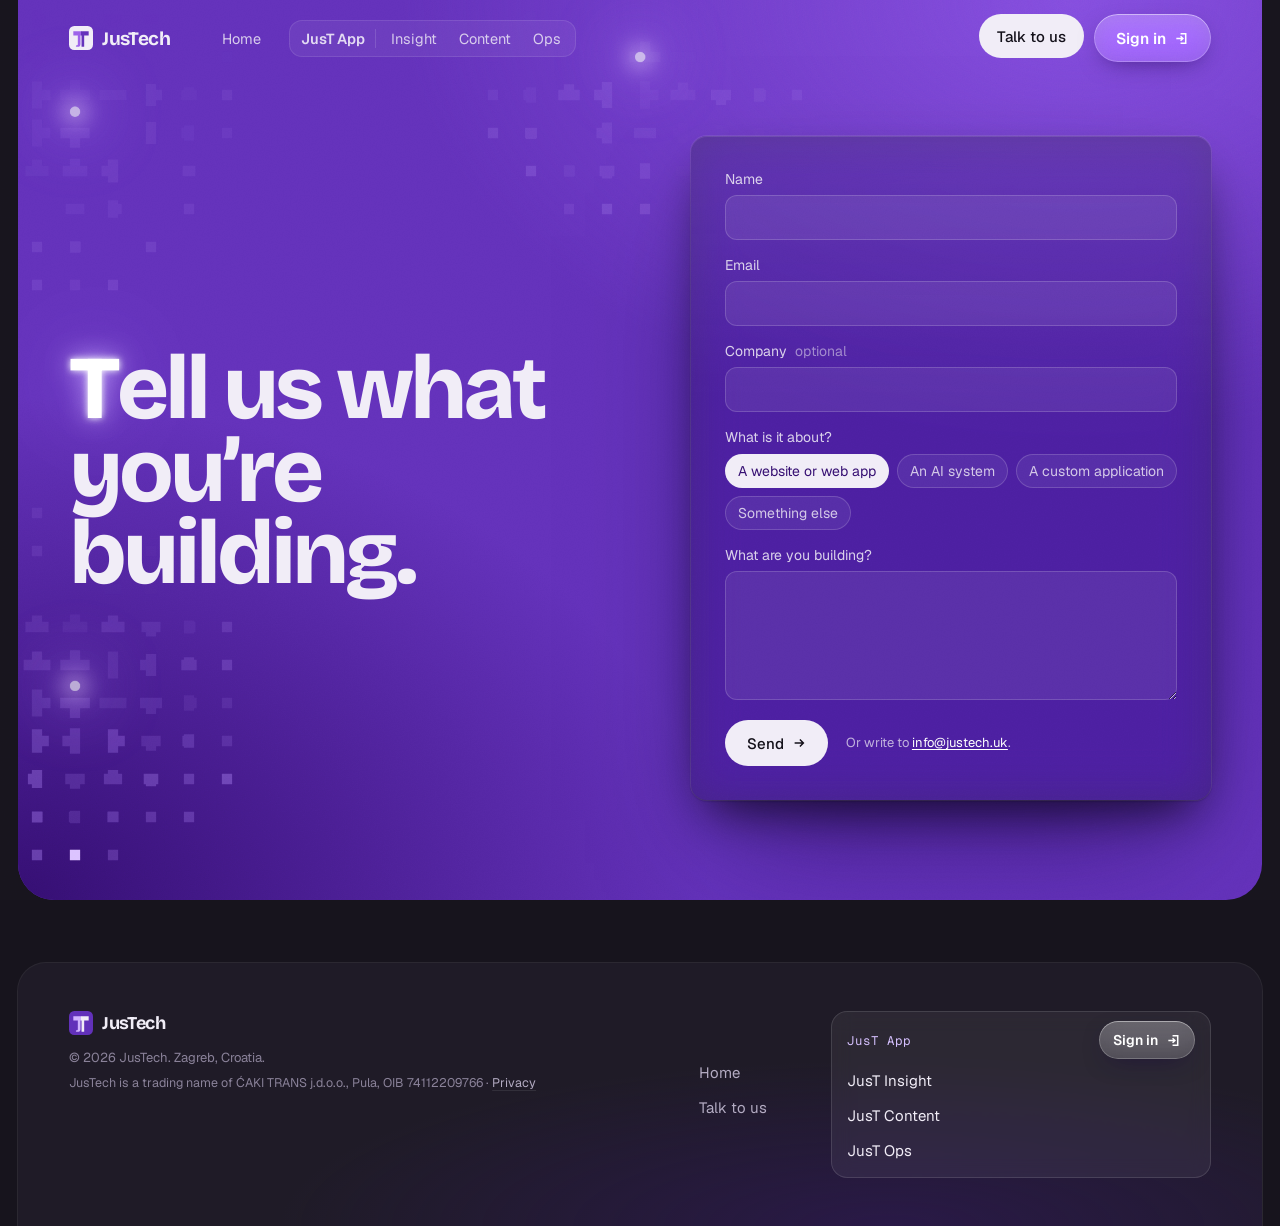
==== contact/index.html @ 4d27bf3f "Privacy page with Erik's approved text and the footer's legal line on every page; brand names marked" ====
<!doctype html>
<html lang="en" class="js">
<head>
<meta charset="utf-8">
<meta name="viewport" content="width=device-width, initial-scale=1">
<title>Talk to us · JusTech</title>
<meta name="description" content="Tell us what you’re building.">
<link rel="canonical" href="https://justech.uk/contact/">
<meta name="theme-color" content="#17141d">
<meta property="og:type" content="website">
<meta property="og:site_name" content="JusTech">
<meta property="og:title" content="Talk to us · JusTech">
<meta property="og:description" content="Tell us what you’re building.">
<meta property="og:url" content="https://justech.uk/contact/">
<meta property="og:image" content="https://justech.uk/og.png">
<meta property="og:image:width" content="1200">
<meta property="og:image:height" content="630">
<meta property="og:image:alt" content="JusTech. Done the right way, for your business.">
<meta name="twitter:card" content="summary_large_image">
<meta name="color-scheme" content="dark">
<link rel="icon" href="../favicon.svg" type="image/svg+xml">
<link rel="preload" href="../assets/system/fonts/BricolageGrotesque-Variable.woff2?v=27f3e66b2e59" as="font" type="font/woff2" crossorigin>
<link rel="preload" href="../assets/system/fonts/Geist-Variable.woff2?v=27f3e66b2e59" as="font" type="font/woff2" crossorigin>
<link rel="stylesheet" href="../assets/system/tokens.css?v=27f3e66b2e59">
<link rel="stylesheet" href="../assets/system/components.css?v=27f3e66b2e59">
<link rel="stylesheet" href="../assets/site/site.css?v=27f3e66b2e59">
<script defer src="/jt.js?v=d48cfc5d" data-key="pk_live_justech_4f002f3f" data-endpoint="/api/e"></script>
</head>
<body class="grain">
<svg width="0" height="0" style="position:absolute" aria-hidden="true"><defs>
  <symbol id="mark-on-violet" viewBox="0 0 100 100"><rect width="100" height="100" rx="22" fill="#f1edf7"/><g transform="matrix(-1 0 0 1 100 0)"><path d="M49 22h33v18H63.25V76c0 3 1.5 5 4 5c1 0 2-.3 3-.7l1 5c-1.5 1-3.5 1.5-5.5 1.5C55.25 86.8 52.25 83 52.25 76V40H49z" fill="oklch(0.62 0.2 300)"/><path d="M18 22h32v18H47.75V86.8H36.75V40H18z" fill="oklch(0.46 0.2 293)"/></g></symbol>
  <symbol id="mark" viewBox="0 0 100 100"><rect width="100" height="100" rx="22" fill="oklch(0.46 0.2 293)"/><g transform="matrix(-1 0 0 1 100 0)"><path d="M49 22h33v18H63.25V76c0 3 1.5 5 4 5c1 0 2-.3 3-.7l1 5c-1.5 1-3.5 1.5-5.5 1.5C55.25 86.8 52.25 83 52.25 76V40H49z" fill="oklch(0.82 0.12 300)"/><path d="M18 22h32v18H47.75V86.8H36.75V40H18z" fill="#f1edf7"/></g></symbol>
</defs></svg>

<header class="ctop field-violet" data-ignite data-j3>
  <canvas aria-hidden="true"></canvas>
  <nav class="hnav" aria-label="Main">
    <a translate="no" class="brand" href="../"><svg class="mark" aria-hidden="true"><use href="#mark-on-violet"/></svg><span translate="no">JusTech</span></a>
    <div class="links"><a href="../">Home</a>
      <div class="suite" role="group" aria-label="JusT App"><span translate="no" class="sl">JusT App</span><a href="../insight/">Insight</a><a href="../content/">Content</a><a href="../ops/">Ops</a></div></div>
    <div class="acts"><a class="btn b-light" href="../contact/" aria-current="page">Talk to us</a><a class="btn b-glass" href="https://app.justech.uk">Sign in <svg viewBox="0 0 16 16"><path d="M7 3H12.5v10H7M2.5 8h7M7 5.5 9.5 8 7 10.5"/></svg></a></div>
  </nav>
  <div class="cin">
    <h1 class="display"><span class="ch T" style="--k:0">T</span><span class="ch" style="--k:1">ell</span> <span class="ch" style="--k:2">us</span> <span class="ch" style="--k:3">what</span> <span class="ch" style="--k:4">you’re</span> <span class="ch" style="--k:5">building.</span></h1>
    <form class="cform glass-panel" id="form" novalidate>
      <label><span>Name</span><input name="name" autocomplete="name" required></label>
      <label><span>Email</span><input name="email" type="email" autocomplete="email" required></label>
      <label><span>Company <i>optional</i></span><input name="company" autocomplete="organization"></label>
      <fieldset class="topic"><legend>What is it about?</legend>
        <label><input type="radio" name="topic" value="A website or web application" checked><span>A website or web app</span></label>
        <label><input type="radio" name="topic" value="An AI system"><span>An AI system</span></label>
        <label><input type="radio" name="topic" value="A custom application"><span>A custom application</span></label>
        <label><input type="radio" name="topic" value="Something else"><span>Something else</span></label></fieldset>
      <label><span>What are you building?</span><textarea name="what" rows="5" required></textarea></label>
      <label class="hp" aria-hidden="true">Website <input name="website" tabindex="-1" autocomplete="off"></label>
      <div class="send"><button class="btn b-light" type="submit" id="talk">Send <svg viewBox="0 0 16 16"><path d="M3 8h10M9 4l4 4-4 4"/></svg></button>
        <p class="note" id="note" aria-live="polite">Or write to <a href="mailto:info@justech.uk">info@justech.uk</a>.</p></div>
    </form>
    <div class="cform glass-panel sent" id="sent" hidden tabindex="-1"><h2>Thank you.</h2><p>Your message is with us. We will answer from info@justech.uk.</p></div>
  </div>
  <i class="drop" aria-hidden="true"></i>
</header>

<footer class="foot field-dark">
  <canvas aria-hidden="true"></canvas>
  <div class="fme"><a translate="no" class="brand" href="../"><svg class="mark" aria-hidden="true"><use href="#mark"/></svg><span translate="no">JusTech</span></a>
    <span class="copy">© 2026 <span translate="no">JusTech</span>. Zagreb, Croatia.</span>
    <span class="legal-line"><span translate="no">JusTech</span> is a trading name of <span translate="no">ĆAKI TRANS j.d.o.o.</span>, Pula, OIB 74112209766 · <a href="../privacy/">Privacy</a></span></div>
  <nav class="fco" aria-label="JusTech"><a href="../">Home</a><a href="../contact/">Talk to us</a></nav>
  <div class="fapp" role="group" aria-labelledby="fapp-k"><p class="fk"><span id="fapp-k"><span translate="no">JusT App</span></span><a class="btn b-glass si" href="https://app.justech.uk">Sign in <svg viewBox="0 0 16 16"><path d="M7 3H12.5v10H7M2.5 8h7M7 5.5 9.5 8 7 10.5"/></svg></a></p>
    <nav aria-label="JusT App"><a href="../insight/"><span translate="no">JusT Insight</span></a><a href="../content/"><span translate="no">JusT Content</span></a><a href="../ops/"><span translate="no">JusT Ops</span></a></nav></div>
</footer>
<script type="module" src="../assets/site/contact.js?v=27f3e66b2e59"></script>
</body>
</html>
---- assets/system/tokens.css ----
/* JusTech design system: the tokens. Everything a page or a product screen needs to look like JusTech, in one file.
   Fonts are SIL OFL and self-hosted (licences beside the files); nothing loads from a third party.
   Ground: violet-grey (Erik's pick, round 8). `data-ground="black"` keeps round 7's black for comparison. */
@font-face { font-family: 'Geist'; src: url(fonts/Geist-Variable.woff2?v=27f3e66b2e59) format('woff2'); font-weight: 100 900; font-display: swap; }
@font-face { font-family: 'Geist Mono'; src: url(fonts/GeistMono-Variable.woff2?v=27f3e66b2e59) format('woff2'); font-weight: 100 900; font-display: swap; }
@font-face { font-family: 'Bricolage Grotesque'; src: url(fonts/BricolageGrotesque-Variable.woff2?v=27f3e66b2e59) format('woff2'); font-weight: 200 800; font-stretch: 75% 100%; font-display: swap; }
@font-face { font-family: 'Instrument Serif'; src: url(fonts/InstrumentSerif-Italic.woff2?v=27f3e66b2e59) format('woff2'); font-style: italic; font-weight: 400; font-display: swap; }

:root {
  /* ground: three steps of violet-grey, the page, a panel, a raised panel */
  --bg: #17141d; --bg-2: #1f1b27; --bg-3: #29243298;
  /* text on the ground */
  --text: #f1edf7; --text-2: #b3abc2; --text-3: #8a8299;
  /* the violet field (hero, close), its depth, the network's ink, and lilac: the light */
  --violet: oklch(0.46 0.2 293); --violet-hi: oklch(0.56 0.21 296); --violet-deep: oklch(0.30 0.15 292);
  --violet-mid: oklch(0.62 0.17 298); --lilac: oklch(0.85 0.09 300); --lilac-hot: oklch(0.86 0.1 300);
  /* signal colours: light that moves. Lilac is the T's, white the hubs', orchid comes in from outside */
  --sig-t: oklch(0.86 0.1 300); --sig-hub: #fff; --sig-edge: oklch(0.8 0.14 322);
  --ring: rgba(241,237,247,.09); --ring-2: rgba(241,237,247,.3);
  --ok: oklch(0.76 0.16 150); --warn: oklch(0.82 0.14 78);
  /* type: Bricolage for display (heavy, narrowed), Geist and Geist Mono for everything else */
  --display: 'Bricolage Grotesque', Geist, sans-serif; --sans: Geist, system-ui, sans-serif; --mono: 'Geist Mono', ui-monospace, monospace;
  --serif: 'Instrument Serif', Georgia, serif; /* round 20: glosses and etymology only, always italic */
  --display-axes: 'opsz' 96, 'wdth' 82;
  /* shape and space */
  --r-1: 10px; --r-2: 16px; --r-3: 28px; --r-pill: 99px; --pad: clamp(16px, 4vw, 56px);
  /* motion: one ease for arriving things, one for things that fall */
  --ease: cubic-bezier(.16, 1, .3, 1); --fall: cubic-bezier(.5, 0, .9, .6);
  /* glass: a panel over the field */
  --glass-bg: rgba(30,24,42,.62); --glass-blur: blur(22px) saturate(1.4);
  --glass-shadow: 0 0 0 1px rgba(241,237,247,.1), inset 0 1px 0 rgba(255,255,255,.1), 0 1px 2px rgba(0,0,0,.4), 0 24px 48px -16px rgba(0,0,0,.7), 0 60px 120px -40px rgba(20,0,60,.6);
}
[data-ground=black] { --bg: #09070d; --bg-2: #110e17; --bg-3: #1a1622; --text-3: #7d7590; }
---- assets/system/components.css ----
/* JusTech design system: the shared pieces. Needs tokens.css first. */
* { box-sizing: border-box; }
html { background: var(--bg); transition: background .4s; }
body { margin: 0; font-family: var(--sans); color: var(--text); background: var(--bg); -webkit-font-smoothing: antialiased; overflow-x: hidden; transition: background .4s; }
a { color: inherit; text-decoration: none; }
:focus-visible { outline: 2px solid var(--lilac); outline-offset: 3px; border-radius: 6px; }
canvas { display: block; }
.sr { position: absolute; width: 1px; height: 1px; overflow: hidden; clip-path: inset(50%); white-space: nowrap; }
/* grain over everything: keeps the flat violet from looking printed */
.grain::after { content: ''; position: fixed; inset: 0; pointer-events: none; z-index: 90; opacity: .45; mix-blend-mode: overlay;
  background-image: url("data:image/svg+xml,%3Csvg xmlns='http://www.w3.org/2000/svg' width='180' height='180'%3E%3Cfilter id='n'%3E%3CfeTurbulence type='fractalNoise' baseFrequency='.85' numOctaves='3' stitchTiles='stitch'/%3E%3CfeColorMatrix values='0 0 0 0 1 0 0 0 0 1 0 0 0 0 1 0 0 0 .12 0'/%3E%3C/filter%3E%3Crect width='100%25' height='100%25' filter='url(%23n)'/%3E%3C/svg%3E"); }

/* buttons: light (the one thing to do), ghost (the other) */
.btn { display: inline-flex; align-items: center; gap: 8px; height: 46px; padding: 0 22px; border-radius: var(--r-pill); font-weight: 500; font-size: 15px; white-space: nowrap; transition: transform .2s var(--ease), background .2s, box-shadow .2s; }
.btn:active { transform: scale(.97); }
.btn svg { width: 14px; height: 14px; fill: none; stroke: currentColor; stroke-width: 1.7; }
.b-light { background: var(--text); color: #120f18; } .b-light:hover { background: #fff; }
.b-ghost { box-shadow: inset 0 0 0 1.5px rgba(241,237,247,.35); } .b-ghost:hover { box-shadow: inset 0 0 0 1.5px var(--text); }

/* the violet field: the hero's and the close's ground */
.field-violet { position: relative; isolation: isolate; background: var(--violet); }
.field-violet::before { content: ''; position: absolute; inset: 0; z-index: -2; background: radial-gradient(90% 80% at 85% 0%, var(--violet-hi), transparent 60%), radial-gradient(80% 80% at 0% 100%, var(--violet-deep), transparent 70%); }
.field-violet > canvas, .field-dark > canvas { position: absolute; inset: 0; width: 100%; height: 100%; z-index: -1; }
.field-dark { position: relative; isolation: isolate; background: radial-gradient(70% 90% at 70% 100%, oklch(0.3 0.13 293 / .5), transparent 70%), var(--bg-2); box-shadow: 0 0 0 1px var(--ring); }

/* display type: a word set in Bricolage, heavy and narrowed */
.display { font-family: var(--display); font-weight: 760; line-height: .86; letter-spacing: -0.045em; font-variation-settings: var(--display-axes); white-space: nowrap; }
.display span { display: inline-block; }

/* ignition (ignite.js): the letters rise, the T takes the light first, blooms white, drops a spark into the field,
   and settles to lilac. Mark the box [data-ignite], each letter .ch with --k, the letter that lights .T */
.js [data-ignite] .ch { opacity: 0; transform: translateY(.12em); }
.js [data-ignite].lit-0 .ch { opacity: 1; transform: none; transition: opacity .6s var(--ease), transform .8s var(--ease); transition-delay: calc(var(--k) * 45ms); }
[data-ignite] .T { color: var(--lilac); transition: color .5s ease, text-shadow .9s ease; }
.ignite .T { color: #fff; text-shadow: 0 0 .08em #fff, 0 0 .3em oklch(0.85 0.12 300 / .9), 0 0 .9em oklch(0.7 0.2 298 / .7); }
.settle .T { color: var(--lilac); text-shadow: 0 0 .25em oklch(0.85 0.12 300 / .35); transition: color 1.6s ease, text-shadow 2.4s ease; }
[data-ignite] .ch.glint:not(.T) { text-shadow: 0 0 .18em oklch(0.85 0.12 300 / .75); transition: text-shadow .1s; }
[data-ignite] .ch:not(.T) { transition: opacity .6s var(--ease), transform .8s var(--ease), text-shadow .9s ease; }
[data-ignite] .T.flash { color: #fff; text-shadow: 0 0 .1em #fff, 0 0 .4em oklch(0.85 0.12 300 / .8); transition: color .12s, text-shadow .12s; }
.drop { position: absolute; left: 0; top: 0; width: 6px; height: 6px; margin: -3px 0 0 -3px; border-radius: 50%; background: #fff; box-shadow: 0 0 12px 4px oklch(0.85 0.12 300), 0 0 40px 10px oklch(0.7 0.2 298 / .7); opacity: 0; pointer-events: none; z-index: 2; }
.rise { opacity: 0; transform: translateY(14px); }
.lit .rise { opacity: 1; transform: none; transition: opacity .7s var(--ease), transform .9s var(--ease); transition-delay: calc(var(--i, 0) * 90ms); }

/* glass: a screen floating over the field */
.glass-panel { background: var(--glass-bg); backdrop-filter: var(--glass-blur); -webkit-backdrop-filter: var(--glass-blur); background-image: linear-gradient(180deg, rgba(255,255,255,.06), transparent 40%); box-shadow: var(--glass-shadow); border-radius: var(--r-2); }

@media (prefers-reduced-motion: reduce) {
  .rise, [data-ignite] .ch, [data-ignite] .T { transition: none !important; }
}
---- assets/site/site.css ----
/* JusTech landing and product pages, round 9: the sections Erik kept, put together. Built on the design system in
   ../../landing-r8-2026-10-28/system (tokens, components, T-field, ignition, figures); this file only lays out the
   page. Section styles come from rounds 7 and 8 unchanged, except where noted. */
html { scroll-behavior: smooth; scroll-padding-top: 20px; }
@media (prefers-reduced-motion: reduce) { html { scroll-behavior: auto; } }
.mark { display: block; flex: none; }
.brand { display: flex; align-items: center; gap: 9px; font-family: var(--display); font-weight: 700; font-size: 19px; letter-spacing: -0.03em; }
.brand .mark { width: 24px; height: 24px; }
.hnav .links a[aria-current] { opacity: 1; box-shadow: 0 1.5px 0 var(--lilac); }
.sec { padding: clamp(80px, 12vh, 140px) 0 0; }
.sec-head { padding: 0 var(--pad); max-width: 1240px; margin: 0 auto 30px; }
.sec-head .k { font-family: var(--mono); font-size: 12.5px; color: var(--lilac); letter-spacing: .02em; }
.sec-head h2 { margin: 10px 0 0; font-family: var(--display); font-weight: 700; font-size: clamp(34px, 4.6vw, 64px); line-height: 1.02; letter-spacing: -0.04em; max-width: 16ch; font-variation-settings: 'wdth' 86; text-wrap: balance; }
.sec-head p { margin: 16px 0 0; max-width: 560px; color: var(--text-2); font-size: 18px; line-height: 1.5; }
.more { display: inline-flex; align-items: center; gap: 6px; margin-top: 18px; font-size: 14.5px; color: var(--lilac); }
.more:hover { text-decoration: underline; text-underline-offset: 3px; }
.foot { display: flex; flex-wrap: wrap; gap: 14px 30px; align-items: center; padding: 40px var(--pad) 60px; color: var(--text-3); font-size: 13px; border-top: 1px solid var(--ring); margin-top: 80px; }
.foot nav { display: flex; gap: 20px; flex-wrap: wrap; } .foot a:hover { color: var(--text); }
.foot .brand { color: var(--text); font-size: 16px; } .foot .brand .mark { width: 20px; height: 20px; }
.foot .si { margin-left: auto; }
/* H · the hero */
.hero { margin: 0 clamp(0px, 1vw, 12px); min-height: min(860px, 96svh); border-radius: 0 0 36px 36px; overflow: clip; display: flex; flex-direction: column; }
.hnav { display: flex; align-items: center; gap: 30px; height: 76px; padding: 0 var(--pad); font-size: 14.5px; }
.brand { display: flex; align-items: center; gap: 9px; font-family: var(--display); font-weight: 700; font-size: 19px; letter-spacing: -0.03em; }
.brand svg { width: 22px; height: 22px; }
.links { display: flex; gap: 26px; opacity: .82; margin-left: 20px; } .links a:hover { opacity: 1; }
.acts { margin-left: auto; display: flex; gap: 8px; } .hnav .btn { height: 38px; padding: 0 16px; font-size: 14px; }
.hero-in { position: relative; flex: 1; display: flex; flex-direction: column; justify-content: center; padding: 40px var(--pad) clamp(56px, 9vh, 96px); }
.wm { margin: 0; font-size: clamp(76px, 15.5vw, 236px); user-select: none; -webkit-user-select: none; } /* rapid clicks on the word must not select it */
.lower { display: flex; align-items: end; justify-content: space-between; gap: 40px; margin-top: clamp(40px, 7vh, 72px); }
.lead { margin: 0; max-width: 520px; font-size: 21px; line-height: 1.45; color: rgba(241,237,247,.86); text-wrap: pretty; }
.lead b { color: #fff; font-weight: 500; }
.cta { display: flex; gap: 10px; flex: none; }


/* P1–P3 · a product's opening: its name ignites at the t of Just, the field grows, the figure is carved */
.prod { height: min(640px, 84svh); margin: 0 var(--pad); border-radius: var(--r-3); overflow: clip; }
.ptext { position: absolute; z-index: 1; left: clamp(24px, 4.4vw, 64px); top: clamp(30px, 5.4vw, 72px); max-width: 430px; }
.pname { margin: 0; font-size: clamp(56px, 7.4vw, 112px); line-height: .9; white-space: normal; }
.pname .w2 { color: var(--text); }
.ptext p { margin: 22px 0 0; max-width: 360px; color: var(--text-2); font-size: 18px; line-height: 1.45; text-wrap: pretty; }
.stn { position: absolute; z-index: 1; font-family: var(--mono); font-size: 12px; letter-spacing: .02em; color: var(--text-3); padding: 3px 8px; border-radius: 99px; background: rgba(23,20,29,.7);
  translate: var(--tx, -50%) var(--ty, -50%); transition: color .3s, box-shadow .3s; opacity: 0; }
.stn.shown { opacity: 1; transition: opacity .6s var(--ease), color .3s, box-shadow .3s; }
.stn.on { color: #fff; box-shadow: 0 0 0 1px oklch(0.86 0.1 300 / .6), 0 0 18px oklch(0.7 0.2 298 / .5); }



/* B · lockups: a product's sign beside its name */
.lockups { display: grid; gap: 14px; margin: 0 var(--pad); }
.lockup { display: flex; align-items: center; gap: clamp(16px, 3vw, 36px); padding: 22px clamp(18px, 3vw, 36px); border-radius: var(--r-3); background: var(--bg-2); box-shadow: 0 0 0 1px var(--ring); }
.lockup canvas { width: 220px; height: 132px; flex: none; }
.lockup h3 { margin: 0; font-size: clamp(40px, 5.4vw, 76px); }
.lockup h3 .t { color: var(--lilac); }
.lockup p { margin: 10px 0 0; color: var(--text-2); font-size: 16px; max-width: 420px; }
.gmark { display: flex; justify-content: center; margin-top: 26px; } .gmark canvas { width: 240px; height: 110px; }
.glass .pline { margin-top: 10px; }


/* G · the products in glass, the figure of the chosen product carved in the field behind */
.glass { position: relative; padding: 20px var(--pad) 120px; overflow: clip; isolation: isolate; }
.glass > canvas { position: absolute; inset: 0; width: 100%; height: 100%; z-index: -2; }
.glass .pool { position: absolute; left: 50%; top: 240px; width: 1200px; height: 760px; translate: -50% 0; z-index: -1; pointer-events: none;
  background: radial-gradient(closest-side, oklch(0.5 0.2 295 / .45), oklch(0.35 0.15 293 / .2) 55%, transparent); filter: blur(20px); }
.tabs { display: flex; justify-content: center; }
.tablist { display: inline-flex; gap: 2px; padding: 4px; border-radius: 14px; background: rgba(255,255,255,.06); backdrop-filter: blur(14px); -webkit-backdrop-filter: blur(14px);
  box-shadow: 0 0 0 1px var(--ring), inset 0 1px 0 rgba(255,255,255,.08), 0 10px 30px -14px rgba(0,0,0,.6); }
[role=tab] { position: relative; overflow: hidden; border: 0; background: none; font: inherit; font-size: 14.5px; font-weight: 500; color: var(--text-2); height: 40px; padding: 0 18px; border-radius: 10px; cursor: pointer; }
[role=tab]:hover { color: var(--text); }
[role=tab][aria-selected=true] { background: rgba(241,237,247,.12); color: #fff; box-shadow: inset 0 1px 0 rgba(255,255,255,.12), 0 0 0 1px rgba(241,237,247,.1); }
[role=tab]::after { content: ''; position: absolute; left: 12px; right: 12px; bottom: 5px; height: 2px; border-radius: 2px; background: var(--lilac); transform: scaleX(0); transform-origin: left; opacity: 0; }
[role=tab][aria-selected=true]::after { opacity: .7; animation: run 8s linear forwards; animation-play-state: var(--run, paused); }
@keyframes run { to { transform: scaleX(1); } }
.pline { margin: 26px auto 40px; text-align: center; font-family: var(--display); font-weight: 600; font-size: clamp(24px, 2.8vw, 36px); letter-spacing: -0.03em; line-height: 1.2; max-width: 760px; text-wrap: balance; font-variation-settings: 'wdth' 90; }
.pline[hidden] { display: none; }
.persp { perspective: 2000px; perspective-origin: 50% 0; }
.tilt { width: min(1040px, 100%); margin: 0 auto; transform-origin: 50% 0; transform: rotateX(20deg) scale(.93); }
@supports (animation-timeline: view()) { .tilt { animation: flatten linear both; animation-timeline: view(); animation-range: entry 0% cover 45%; } @keyframes flatten { to { transform: none; } } }
@supports not (animation-timeline: view()) { .tilt { transform: none; } }
.demo { text-align: center; margin-top: 26px; font-size: 12.5px; color: var(--text-3); }
.stage { --sc-font: Geist, sans-serif; --sc-mono: 'Geist Mono', monospace; --sc-bg: var(--glass-bg); --sc-text: #f1edf7; --sc-text2: #b3abc2; --sc-text3: #8a8299;
  --sc-accent: oklch(0.82 0.11 300); --sc-accent-soft: oklch(0.82 0.11 300 / .18); --sc-grid: rgba(255,255,255,.07); --sc-line: rgba(255,255,255,.16); --sc-comp: #5a536a;
  --sc-ok: var(--ok); --sc-warn: var(--warn); --sc-radius: 16px; --sc-tip-bg: #f1edf7; --sc-tip-text: #120f18; --sc-shadow: var(--glass-shadow);
  --site-bg: #f6f1e8; --site-text: #1d2b2c; --site-text2: #5b6766; --site-line: rgba(29,43,44,.1); --site-accent: #1f6b7a; --site-font: Geist, sans-serif; }
.stage .panel, .stage .toolbar { backdrop-filter: var(--glass-blur); -webkit-backdrop-filter: var(--glass-blur); background-image: linear-gradient(180deg, rgba(255,255,255,.06), transparent 40%); }
.stage .chart .area { fill: url(#r8-area); }
.stage .event { fill: var(--sc-accent) !important; stroke: rgba(30,24,42,1) !important; }

/* E5 · an agent, drawn in Ts */
.route { margin: 0 var(--pad); border-radius: 28px; padding: clamp(20px, 4vw, 56px) clamp(12px, 3vw, 40px); background: var(--bg-2); box-shadow: 0 0 0 1px var(--ring); }
.route > svg { display: block; width: 100%; height: auto; max-width: 1040px; margin: 0 auto; overflow: visible; }
.route .wire { fill: none; stroke: oklch(0.62 0.17 298 / .35); stroke-linecap: square; }
.route .lit { fill: none; stroke: var(--lilac); stroke-linecap: round; filter: drop-shadow(0 0 6px oklch(0.85 0.12 300)); }
.route .chip rect { fill: var(--bg-3); stroke: rgba(241,237,247,.12); transition: fill .4s, stroke .4s; }
.route .chip text { fill: var(--text-2); font: 500 15px Geist, sans-serif; transition: fill .4s; }
.route .chip .k { fill: var(--text-3); font: 400 11px 'Geist Mono', monospace; letter-spacing: .04em; }
.route .chip.on rect { fill: oklch(0.36 0.15 294); stroke: oklch(0.85 0.12 300 / .7); }
.route .chip.on text { fill: #fff; } .route .chip.on .k { fill: var(--lilac); }
.route .chip.think rect { animation: think .9s ease-in-out infinite alternate; }
@keyframes think { to { fill: oklch(0.44 0.19 296); } }
.route .tick { fill: none; stroke: var(--lilac); stroke-width: 3; stroke-linecap: round; stroke-linejoin: round; stroke-dasharray: 30; stroke-dashoffset: 30; transition: stroke-dashoffset .5s var(--ease); }
.route .chip.done .tick { stroke-dashoffset: 0; }
.route-copy { max-width: 1040px; margin: 28px auto 0; display: flex; flex-wrap: wrap; justify-content: space-between; gap: 18px 40px; align-items: end; }
.route-copy h2 { margin: 0; font-family: var(--display); font-weight: 700; font-size: clamp(30px, 3.6vw, 48px); letter-spacing: -0.035em; line-height: 1.05; max-width: 15ch; font-variation-settings: 'wdth' 88; }
.route-copy p { margin: 0; max-width: 430px; color: var(--text-2); font-size: 17px; line-height: 1.5; }


/* E6 · order: the field turns into one weave as you scroll */
.order { position: relative; height: 230svh; }
.order .pin { position: sticky; top: 0; height: 100svh; overflow: clip; }
.order canvas { position: absolute; inset: 0; width: 100%; height: 100%; }
.order .meter { position: absolute; left: var(--pad); bottom: 84px; font-family: 'Geist Mono', monospace; font-size: 13px; color: var(--text-2); }
.order .meter b { color: var(--lilac); font-weight: 500; font-size: 28px; font-family: var(--display); letter-spacing: -0.02em; margin-right: 6px; }


/* E9 · the close: every T turns to face the button */
.close { position: relative; margin: 0 var(--pad) 120px; border-radius: 28px; overflow: clip; background: var(--violet); padding: clamp(90px, 16vh, 160px) 20px; text-align: center; isolation: isolate; }
.close::before { content: ''; position: absolute; inset: 0; z-index: -2; background: radial-gradient(60% 70% at 50% 60%, oklch(0.52 0.21 296), transparent 70%), radial-gradient(90% 90% at 50% 120%, var(--violet-deep), transparent); }
.close canvas { position: absolute; inset: 0; width: 100%; height: 100%; z-index: -1; }
.close h2 { margin: 0 auto; font-family: var(--display); font-weight: 760; font-size: clamp(42px, 7vw, 104px); line-height: .95; letter-spacing: -0.045em; max-width: 12ch; font-variation-settings: 'opsz' 96, 'wdth' 84; }
.close .cta { justify-content: center; margin-top: 40px; }
.close .b-light { background: #fff; color: oklch(0.3 0.15 292); }

@media (max-width: 760px) {
  .links { display: none; }
  .hero { min-height: 0; margin: 0; border-radius: 0 0 26px 26px; }
  .wm { font-size: clamp(72px, 23vw, 100px); }
  .lower { flex-direction: column; align-items: start; gap: 26px; } .lead { font-size: 18px; }
  .label { padding-top: 56px; } .label h2 { font-size: 22px; }
  .prod { margin: 0 12px; border-radius: 22px; height: 640px; }
  .ptext p { font-size: 16px; margin-top: 14px; }
  .tablist { width: 100%; } [role=tab] { flex: 1; padding: 0 8px; font-size: 13.5px; }
  .pline { margin: 20px auto 24px; }
  .lockup { flex-direction: column; align-items: start; } .lockup canvas { width: 100%; height: 120px; } .tilt { transform: none; animation: none; }
  .bar { font-size: 12px; gap: 6px; padding-left: 10px; } .bar .k { display: none; } .seg button { padding: 5px 8px; }
}

/* round 9 · the products' links under the glass, the case slot, Jus over the ordering field */
.glass .plinks { display: flex; justify-content: center; gap: 10px 28px; flex-wrap: wrap; margin-top: 18px; font-size: 14.5px; }
.glass .plinks a { color: var(--text-2); } .glass .plinks a:hover { color: var(--text); }
.glass .plinks a b { color: var(--lilac); font-weight: 500; }
.route .slot { max-width: 1040px; margin: 34px auto 0; padding: 22px 24px; border-radius: var(--r-2); border: 1.5px dashed rgba(241,237,247,.22); color: var(--text-3); font-family: var(--mono); font-size: 13px; }
.route .cta { margin: 26px auto 0; max-width: 1040px; display: flex; gap: 10px; }
.order { height: 210svh; }
.order .jus { position: absolute; z-index: 1; left: var(--pad); top: 50%; translate: 0 -50%; max-width: 560px; padding: 28px 30px; border-radius: var(--r-3); background: rgba(23,20,29,.72); backdrop-filter: blur(10px); -webkit-backdrop-filter: blur(10px); box-shadow: 0 0 0 1px var(--ring); }
.order .jus h2 { margin: 0; font-family: var(--display); font-weight: 760; font-size: clamp(64px, 9vw, 132px); line-height: .9; letter-spacing: -0.05em; font-variation-settings: 'opsz' 96, 'wdth' 82; }
.order .jus h2 .dot { color: var(--lilac); }
.order .jus .right { margin: 18px 0 0; font-size: 19px; color: var(--text-2); }
.order .jus .stmt { margin: 26px 0 0; font-family: var(--display); font-weight: 700; font-size: clamp(28px, 3vw, 40px); line-height: 1.08; letter-spacing: -0.03em; font-variation-settings: 'wdth' 88; }
.order .jus ul { margin: 18px 0 0; padding: 0; list-style: none; display: grid; gap: 10px; color: var(--text-2); font-size: 16px; line-height: 1.45; }
.order .jus li { display: flex; gap: 10px; } .order .jus li::before { content: ''; flex: none; width: 8px; height: 8px; margin-top: 7px; background: var(--lilac); }
.order .meter { left: auto; right: var(--pad); }

/* product pages: the opening fills the first screen, then a few plain sections */
.ptop { margin: 0 clamp(0px, 1vw, 12px); border-radius: 0 0 36px 36px; overflow: clip; display: flex; flex-direction: column; min-height: min(820px, 94svh); }
.ptop .prod { flex: 1; height: auto; margin: 0; border-radius: 0; box-shadow: none; background: none; position: relative; }
.ptop .ptext { top: clamp(20px, 4vw, 48px); }
.ptop .ptext .cta { margin-top: 26px; }
.facts { display: grid; grid-template-columns: repeat(auto-fit, minmax(min(100%, 280px), 1fr)); gap: 16px; padding: 0 var(--pad); max-width: 1240px; margin: 0 auto; }
.fact { padding: 24px 24px 26px; border-radius: var(--r-3); background: var(--bg-2); box-shadow: 0 0 0 1px var(--ring); }
.fact .n { font-family: var(--mono); font-size: 12px; color: var(--lilac); }
.fact h3 { margin: 12px 0 8px; font-family: var(--display); font-weight: 700; font-size: 22px; letter-spacing: -0.025em; line-height: 1.15; font-variation-settings: 'wdth' 90; }
.fact p { margin: 0; color: var(--text-2); font-size: 15.5px; line-height: 1.5; }
.screen { padding: 0 var(--pad); }
.screen .persp { max-width: 1040px; margin: 0 auto; }
.others { display: grid; grid-template-columns: repeat(2, 1fr); gap: 14px; padding: 0 var(--pad); max-width: 1240px; margin: 0 auto; }
.others .lockup { color: inherit; } .others .lockup h3 { font-size: clamp(32px, 3.6vw, 48px); } .others .lockup canvas { width: 160px; height: 96px; }
@media (max-width: 760px) {
  .order { height: 170svh; } .order .jus { left: 12px; right: 12px; padding: 22px 20px; } .order .meter { display: none; }
  .facts, .others { grid-template-columns: 1fr; }
  .ptop { margin: 0; border-radius: 0 0 26px 26px; min-height: 0; } .ptop .prod { height: 680px; flex: none; }
  .foot .si { margin-left: 0; }
}

/* round 9b · Sign in: larger, in glass */
.b-glass { height: 46px; padding: 0 20px; font-size: 15.5px; font-weight: 600; color: #fff; background: rgba(255,255,255,.12); background-image: linear-gradient(180deg, rgba(255,255,255,.16), rgba(255,255,255,.04));
  backdrop-filter: blur(14px) saturate(1.4); -webkit-backdrop-filter: blur(14px) saturate(1.4); box-shadow: inset 0 0 0 1px rgba(255,255,255,.22), inset 0 1px 0 rgba(255,255,255,.3), 0 8px 24px -10px rgba(20,0,60,.6); }
.b-glass:hover { background-color: rgba(255,255,255,.2); box-shadow: inset 0 0 0 1px rgba(255,255,255,.4), inset 0 1px 0 rgba(255,255,255,.35), 0 10px 28px -10px rgba(20,0,60,.7); }
.b-glass svg { width: 15px; height: 15px; stroke-width: 1.6; }
.hnav .btn.b-glass { height: 44px; padding: 0 20px; font-size: 15px; }
.hnav .links a { padding: 6px 2px; }

/* round 9b · the word is there from the first paint (it rises a little, then the T lights), so the hero's largest
   paint does not wait for the entrance */
.js .hero[data-ignite] .ch { opacity: 1; transform: translateY(.05em); }

/* round 9b · built for you: the headline large, the agent carved from the field beside it */
.built { position: relative; margin: 0 var(--pad); min-height: 640px; border-radius: var(--r-3); overflow: clip; }
.built .btext { position: relative; z-index: 1; padding: clamp(34px, 5vw, 70px) clamp(24px, 4.4vw, 64px); max-width: 620px; }
.built .k { font-family: var(--mono); font-size: 12.5px; color: var(--lilac); }
.built h2 { margin: 14px 0 0; font-size: clamp(44px, 5.6vw, 84px); line-height: .94; white-space: normal; text-wrap: balance; }
.built h2 .hl { color: var(--lilac); }
.built .btext p { margin: 22px 0 0; max-width: 430px; color: var(--text-2); font-size: 18px; line-height: 1.5; }
.built .cta { margin-top: 28px; }
.built .slot { position: absolute; z-index: 1; left: clamp(24px, 4.4vw, 64px); bottom: 28px; margin: 0; padding: 12px 16px; border-radius: 12px; border: 1.5px dashed rgba(241,237,247,.22); color: var(--text-3); font-family: var(--mono); font-size: 12.5px; }
.built .stn { font-size: 12.5px; white-space: nowrap; }
@media (max-width: 760px) { .built { margin: 0 12px; min-height: 860px; border-radius: 22px; } .built .slot { right: 20px; bottom: 18px; } }

/* round 9b · the contact page: the title and the form in glass, on the violet field */
.ctop { margin: 0 clamp(0px, 1vw, 12px); border-radius: 0 0 36px 36px; overflow: clip; min-height: min(900px, 100svh); display: flex; flex-direction: column; }
.ctop .cin { flex: 1; display: grid; grid-template-columns: 1fr minmax(0, 520px); gap: 40px clamp(30px, 5vw, 80px); align-items: center; padding: 30px var(--pad) 70px; }
.ctop h1 { margin: 0; font-size: clamp(52px, 7vw, 108px); line-height: .92; white-space: normal; text-wrap: balance; }
.cform { display: grid; gap: 16px; padding: clamp(22px, 3vw, 34px); background-color: rgba(30,20,60,.42); }
.cform label { display: grid; gap: 7px; font-size: 14px; color: rgba(241,237,247,.86); }
.cform label i { font-style: normal; color: rgba(241,237,247,.5); margin-left: 4px; }
.cform input, .cform textarea { font: inherit; font-size: 16px; color: #fff; background: rgba(255,255,255,.07); border: 0; border-radius: 12px; padding: 12px 14px; box-shadow: inset 0 0 0 1px rgba(255,255,255,.16); resize: vertical; }
.cform input:focus, .cform textarea:focus { outline: none; box-shadow: inset 0 0 0 1.5px var(--lilac), 0 0 0 4px oklch(0.85 0.09 300 / .18); }
.cform label.bad input, .cform label.bad textarea { box-shadow: inset 0 0 0 1.5px oklch(0.75 0.15 25); }
.cform .send { display: flex; flex-wrap: wrap; align-items: center; gap: 12px 18px; margin-top: 4px; }
.cform .send .b-light { border: 0; cursor: pointer; font: inherit; font-weight: 500; font-size: 15px; }
.cform .note { margin: 0; flex: 1 1 220px; font-size: 13px; line-height: 1.45; color: rgba(241,237,247,.7); }
.cform .note a { color: #fff; text-decoration: underline; text-underline-offset: 2px; }
.foot .copy { flex-basis: 100%; }
@media (max-width: 760px) { .ctop { margin: 0; border-radius: 0 0 26px 26px; } .ctop .cin { grid-template-columns: 1fr; padding-top: 10px; } }

/* round 10 · JusT App: the three products as one suite, lightly branded. Its sign is the t of Just, lit, in glass */
.appmark { display: inline-grid; place-items: center; flex: none; width: 22px; height: 22px; border-radius: 7px; font: normal 760 17px/1 var(--display); font-variation-settings: 'opsz' 96, 'wdth' 82;
  color: var(--lilac); background: rgba(255,255,255,.1); box-shadow: inset 0 0 0 1px rgba(255,255,255,.2), inset 0 1px 0 rgba(255,255,255,.25); padding-bottom: 2px; }
.appmark.lg { width: 64px; height: 64px; border-radius: 18px; font-size: 50px; padding-bottom: 5px; text-shadow: 0 0 22px oklch(0.8 0.15 300 / .7);
  background: linear-gradient(180deg, rgba(255,255,255,.16), rgba(255,255,255,.04)); backdrop-filter: blur(14px); -webkit-backdrop-filter: blur(14px); box-shadow: inset 0 0 0 1px rgba(255,255,255,.22), inset 0 1px 0 rgba(255,255,255,.3), 0 14px 34px -14px rgba(20,0,60,.8); }
.suite { display: flex; align-items: center; gap: 4px; padding: 4px 6px 4px 4px; border-radius: 13px; background: rgba(255,255,255,.07); box-shadow: inset 0 0 0 1px rgba(255,255,255,.12); }
.suite .sl { display: flex; align-items: center; gap: 7px; padding: 0 10px 0 2px; margin-right: 2px; font-weight: 600; color: #fff; border-right: 1px solid rgba(255,255,255,.16); }
.hnav .suite a { padding: 5px 9px; border-radius: 8px; } .hnav .suite a:hover { background: rgba(255,255,255,.08); }
.hnav .suite a[aria-current] { box-shadow: none; background: rgba(255,255,255,.14); color: #fff; }
.links { align-items: center; }
.hnav .btn.b-light { height: 44px; padding: 0 18px; font-size: 15px; font-weight: 500; }
.acts { gap: 10px; }
/* Sign in, larger on Home: the hero's own pair of buttons, Sign in naming where it goes */
.cta.big .btn { height: 58px; padding: 0 26px; font-size: 17px; border-radius: 16px; }
.cta.big .b-glass { padding: 0 22px 0 24px; gap: 14px; }
.si-big span { display: grid; text-align: left; line-height: 1.1; } .si-big small { font-size: 12px; font-weight: 500; color: rgba(255,255,255,.66); font-family: var(--mono); letter-spacing: .01em; }
.cta.big .b-glass svg { width: 18px; height: 18px; }
.foot .fl { display: flex; align-items: center; gap: 7px; color: var(--text-2); font-weight: 600; } .foot .fl .appmark { width: 18px; height: 18px; font-size: 14px; border-radius: 5px; }

/* round 10 · the two halves of the offer: a numbered head, a large headline ending in lilac */
.part { display: grid; grid-template-columns: minmax(0, 1.25fr) minmax(0, 1fr); gap: 24px clamp(30px, 5vw, 80px); align-items: end; max-width: 1320px; margin: 0 auto; padding: 0 var(--pad); }
.part .k, .built .k { font-family: var(--mono); font-size: 12.5px; color: var(--lilac); letter-spacing: .02em; }
.part h2 { margin: 14px 0 0; font-size: clamp(42px, 4.8vw, 72px); line-height: .94; white-space: normal; text-wrap: balance; }
.part h2 .hl { color: var(--lilac); }
.pbody p { margin: 0; color: var(--text-2); font-size: 18px; line-height: 1.5; max-width: 470px; text-wrap: pretty; }
.kinds { display: flex; flex-wrap: wrap; gap: 8px; margin: 20px 0 0; padding: 0; list-style: none; }
.kinds li { padding: 7px 13px; border-radius: 99px; font-size: 14px; color: var(--text); background: var(--bg-2); box-shadow: inset 0 0 0 1px var(--ring); }
.kinds li::before { content: ''; display: inline-block; width: 6px; height: 6px; margin: 0 8px 1px 0; background: var(--lilac); }
.glass { margin-top: clamp(40px, 6vh, 70px); padding-top: 50px; }
.glass .pool { top: 120px; }
.apphead { display: flex; align-items: center; gap: 18px; max-width: 1040px; margin: 0 auto 34px; padding: 18px 20px; border-radius: var(--r-3); background: rgba(255,255,255,.04); box-shadow: inset 0 0 0 1px var(--ring); backdrop-filter: blur(12px); -webkit-backdrop-filter: blur(12px); }
.apphead h3 { margin: 0; font-size: clamp(30px, 3.2vw, 44px); line-height: 1; } .apphead h3 .t { color: var(--lilac); }
.apphead p { margin: 6px 0 0; color: var(--text-2); font-size: 15.5px; }
.apphead .btn { margin-left: auto; }
.built h2 { max-width: 13ch; font-size: clamp(42px, 4.8vw, 72px); }
.ofapp { display: inline-flex; align-items: center; gap: 8px; margin-bottom: 16px; padding: 5px 12px 5px 5px; border-radius: 99px; font-size: 13.5px; font-weight: 500; color: var(--text-2); background: rgba(255,255,255,.06); box-shadow: inset 0 0 0 1px var(--ring); }
.ofapp:hover { color: var(--text); }

/* round 10 · Jus in a panel; the field only on the side away from the text, falling into order once */
.order { height: auto; min-height: 600px; margin: 0 var(--pad); border-radius: var(--r-3); overflow: clip; }
.order .jus { left: clamp(24px, 4.4vw, 64px); background: none; box-shadow: none; backdrop-filter: none; -webkit-backdrop-filter: none; padding: 0; max-width: 520px; }
.order .meter { bottom: 34px; }
.order .meter { right: clamp(24px, 3vw, 44px); }

@media (max-width: 960px) { .part { grid-template-columns: 1fr; } .apphead { flex-wrap: wrap; } .apphead .btn { margin-left: 0; } }
@media (max-width: 760px) {
  .hnav { gap: 10px; } .hnav .brand { font-size: 17px; }
  .hnav .btn.b-light, .hnav .btn.b-glass { height: 40px; padding: 0 13px; font-size: 14px; } .hnav .b-glass svg { display: none; }
  .cta.big { flex-wrap: wrap; } .cta.big .btn { height: 54px; font-size: 16px; }
  .glass { padding-top: 30px; } .apphead { margin-bottom: 24px; padding: 16px; } .appmark.lg { width: 52px; height: 52px; font-size: 40px; border-radius: 15px; }
  .order { margin: 0 12px; min-height: 700px; border-radius: 22px; } .order .jus { top: 30px; translate: none; left: 20px; right: 20px; } .order .meter { display: block; left: 20px; right: auto; bottom: 20px; }
}

/* round 10 · the form asks what the enquiry is about: four choices, as glass chips */
.topic { border: 0; margin: 0; padding: 0; display: flex; flex-wrap: wrap; gap: 8px; }
.topic legend { padding: 0; margin-bottom: 8px; font-size: 14px; color: rgba(241,237,247,.86); }
.cform .topic label { display: block; position: relative; }
.topic input { position: absolute; opacity: 0; inset: 0; margin: 0; cursor: pointer; }
.topic span { display: block; padding: 8px 13px; border-radius: 99px; font-size: 14px; color: rgba(241,237,247,.8); background: rgba(255,255,255,.06); box-shadow: inset 0 0 0 1px rgba(255,255,255,.16); transition: background .2s, color .2s; }
.topic input:checked + span { background: #f1edf7; color: oklch(0.3 0.15 292); box-shadow: none; }
.topic input:focus-visible + span { outline: 2px solid var(--lilac); outline-offset: 2px; }

/* J3 in the lit T (herofield.js): the right half of the T falls and locks before the T lights. Round 11: one smooth
   fall with gravity (translate) and one turn that finishes just before it lands (rotate), 0.9 s */
[data-j3] .T { position: relative; display: inline-block; }
[data-j3] .T .th { display: inline-block; }
[data-j3] .T .th.b { position: absolute; left: 0; top: 0; visibility: hidden; }
[data-j3].split .T .th.a { clip-path: polygon(-60% -60%, 50.4% -60%, 50.4% 160%, -60% 160%); }
[data-j3].split .T .th.b { visibility: visible; clip-path: polygon(49.6% -60%, 160% -60%, 160% 160%, 49.6% 160%); transform-origin: 76% 19%;
  animation: tdrop .9s cubic-bezier(.55,0,.85,.45) both, tturn .9s cubic-bezier(.3,.6,.3,1) both, tin .2s linear both; }
@keyframes tdrop { 0% { translate: 0 -1.3em; } 86% { translate: 0 0; animation-timing-function: cubic-bezier(.2,.7,.3,1); } 93% { translate: 0 .03em; } 100% { translate: 0 0; } }
@keyframes tturn { 0% { rotate: -180deg; } 72%, 100% { rotate: 0deg; } }
@keyframes tin { from { opacity: 0; } }
/* the seam flashes as the half locks */
[data-j3] .T::after { content: ''; position: absolute; left: calc(50% - .015em); width: .03em; top: 11.5%; bottom: 11.5%; background: #fff; border-radius: 1px; opacity: 0; pointer-events: none;
  box-shadow: 0 0 .06em #fff, 0 0 .2em oklch(0.85 0.12 300); }
[data-j3].split .T::after { animation: seam .95s ease both; }
@keyframes seam { 0%, 84% { opacity: 0; } 90% { opacity: 1; } 100% { opacity: 0; } }

/* round 11 · a larger Sign in in the hero */
.cta.big .btn { height: 66px; padding: 0 30px; font-size: 18.5px; border-radius: 18px; }
.cta.big .b-glass { padding: 0 26px 0 30px; gap: 18px; } .si-big small { font-size: 13px; } .cta.big .b-glass svg { width: 20px; height: 20px; }
.hnav .btn.b-glass { height: 48px; padding: 0 22px; font-size: 15.5px; }

/* round 11 · product names joined (JustInsight): the name on one line, the lit t inside it */
.ptext { max-width: 640px; } .pname { font-size: clamp(48px, 6vw, 92px); white-space: nowrap; }

/* round 11 · the journey: the page settles on each part (desktop), parts rise in, a rail says where you are */
/* round 17d: snapping only where every part fits the screen (main.js decides and sets html.snapping), never under
   reduced motion; then a part may fill the screen. Where one does not fit, no snapping, and parts are as tall as they are */
html.snapping { scroll-snap-type: y proximity; }
.snapping .hero, .snapping .snap { scroll-snap-align: start; }
.snapping .snap-end { scroll-snap-align: end; }
.snapping .sec.snap { min-height: 100svh; display: flex; flex-direction: column; justify-content: center; padding: 40px 0; box-sizing: border-box; }
/* round 17d: a part rises a little as it comes into view, but is never hidden: a render that does not scroll (a
   full-page screenshot, a preview) shows everything */
.js .rv { transform: translateY(28px); }
.js .rv.in { transform: none; transition: transform 1s var(--ease); }
.js .glass.rv.in { transition-delay: .12s; }
.cue { position: absolute; z-index: 2; left: 50%; bottom: 22px; translate: -50% 0; display: flex; align-items: center; gap: 8px; padding: 8px 14px; border-radius: 99px; font-size: 13.5px; color: rgba(255,255,255,.86);
  background: rgba(255,255,255,.08); box-shadow: inset 0 0 0 1px rgba(255,255,255,.18); backdrop-filter: blur(10px); -webkit-backdrop-filter: blur(10px); opacity: 0; transition: opacity .8s var(--ease) .9s; }
.cue svg { width: 14px; height: 14px; fill: none; stroke: currentColor; stroke-width: 1.6; } .lit .cue { opacity: 1; } .cue:hover { color: #fff; background: rgba(255,255,255,.14); }
@media (prefers-reduced-motion: no-preference) { .lit .cue svg { animation: nudge 1.8s ease-in-out 2s 3; } @keyframes nudge { 50% { transform: translateY(3px); } } }
.rail { position: fixed; z-index: 40; right: 18px; top: 50%; translate: 0 -50%; display: grid; gap: 4px; opacity: 0; pointer-events: none; transition: opacity .4s; }
.rail.shown { opacity: 1; pointer-events: auto; }
.rail a { display: flex; align-items: center; justify-content: flex-start; gap: 10px; padding: 6px 4px; font-size: 12px; font-family: var(--mono); color: var(--text-3); flex-direction: row-reverse; }
.rail i { width: 8px; height: 8px; border-radius: 2px; background: var(--text-3); opacity: .5; transition: all .3s; flex: none; }
.rail span { opacity: 0; translate: 6px 0; transition: opacity .3s, translate .3s; white-space: nowrap; padding: 3px 8px; border-radius: 99px; background: rgba(23,20,29,.8); }
.rail a:hover span, .rail a[aria-current] span { opacity: 1; translate: 0 0; }
.rail a[aria-current] { color: var(--lilac); } .rail a[aria-current] i { background: var(--lilac); opacity: 1; height: 22px; box-shadow: 0 0 10px oklch(0.8 0.15 300 / .6); }
@media (max-width: 1100px) { .rail { display: none; } }

/* round 11 · on the web, in one screen: the head across, then JustApp beside its screen */
.snap .part { width: 100%; box-sizing: border-box; }
.part h2 { font-size: clamp(38px, 4vw, 60px); }
.glass.app { display: grid; grid-template-columns: minmax(300px, 400px) minmax(0, 1fr); gap: 20px clamp(30px, 4vw, 64px); align-items: center; max-width: 1320px; width: 100%; box-sizing: border-box; margin: clamp(26px, 4vh, 44px) auto 0; padding: 0 var(--pad); overflow: visible; }
.glass.app .pool { top: 50%; left: 62%; width: 1000px; height: 640px; translate: -50% -50%; }
.app .apphead { margin: 0 0 20px; padding: 0; background: none; box-shadow: none; backdrop-filter: none; -webkit-backdrop-filter: none; }
.app .tabs { justify-content: flex-start; } .app .tablist { width: 100%; } .app [role=tab] { flex: 1; padding: 0 10px; font-size: 14px; }
.app .gmark { justify-content: stretch; margin-top: 18px; } .app .gmark canvas { width: 100%; height: 120px; }
.app .pline { text-align: left; margin: 8px 0 0; font-size: clamp(22px, 2vw, 28px); max-width: none; min-height: 2.4em; }
.app .plinks { display: grid; justify-content: start; gap: 6px; margin: 16px 0 0; text-align: left; }
.app .aleft > .btn { margin-top: 20px; }
.app .tilt { transform: none; animation: none; width: 100%; }
.app .demo { margin-top: 12px; }
@media (max-width: 960px) { .glass.app { grid-template-columns: 1fr; } .app .pool { left: 50%; } }

/* round 11 · the agent at work: the loop carved in the upper right, the run narrated below it */
.built { min-height: min(780px, calc(100svh - 80px)); }
.built h2 { font-size: clamp(38px, 4vw, 60px); }
.arun { position: absolute; z-index: 1; right: clamp(20px, 3vw, 44px); bottom: clamp(20px, 3vw, 36px); width: min(560px, 46%); padding: 16px 18px; background-color: rgba(30,20,60,.35); }
.arun .rk { display: flex; justify-content: space-between; gap: 12px; margin: 0 0 10px; font-family: var(--mono); font-size: 11.5px; color: var(--text-3); } .arun .rk span:first-child { color: var(--lilac); }
.arun ol { margin: 0; padding: 0; list-style: none; display: grid; gap: 2px; min-height: 13.5em; }
.arun li { display: grid; grid-template-columns: 7.5em 1fr; gap: 10px; padding: 4px 8px; border-radius: 8px; font-size: 13.5px; line-height: 1.4; color: var(--text-2); opacity: 0; translate: 0 4px; transition: opacity .4s, translate .4s, background .3s; }
.arun li b { font-family: var(--mono); font-weight: 400; font-size: 12px; color: var(--text-3); padding-top: 1px; }
.arun li.shown { opacity: 1; translate: 0 0; } .arun li.out { opacity: 0; }
.arun li.now { background: rgba(255,255,255,.07); color: #fff; } .arun li.now b { color: var(--lilac); }
.arun li.no b, .arun li.no.now b { color: var(--sig-edge); } .arun li.ok b { color: var(--ok, #8fd4a4); }
.built .slot { bottom: auto; top: auto; position: relative; left: auto; margin: 22px 0 0; display: inline-block; }
@media (max-width: 760px) {
  .built { min-height: 1240px; } .arun { left: 14px; right: 14px; width: auto; bottom: 16px; } .arun li { grid-template-columns: 1fr; gap: 0; } .arun ol { min-height: 0; }
  .built .stn { font-size: 11px; }
}

/* round 11 · the contact page's title ignites like the hero's word, and is there from the first paint */
.js .ctop[data-ignite] .ch { opacity: 1; transform: translateY(.04em); }
.ctop h1 .ch { display: inline-block; }
.ctop { position: relative; }
.built .slot { right: auto; max-width: 100%; white-space: normal; }
.rail a[aria-current] span { opacity: 0; translate: 6px 0; } .rail a:hover span { opacity: 1; translate: 0 0; }

/* round 12 · Jus, rebuilt: the field fills the panel and falls into order from the lilac dot outward; the two facts
   become two demo cards that the order reaches: a figure with what it rests on, and a zero struck out for "Not measured" */
.order { display: grid; grid-template-columns: minmax(0, 1fr) minmax(300px, 410px); align-items: center; gap: clamp(32px, 5vw, 88px);
  padding: clamp(48px, 7vh, 80px) clamp(24px, 4.4vw, 64px) clamp(80px, 11vh, 104px); min-height: min(740px, calc(100svh - 80px)); }
.order .jus { position: relative; left: auto; top: auto; translate: none; max-width: 600px; }
.order .jus h2 { font-size: clamp(88px, 13vw, 200px); }
.order .jus h2 .dot { display: inline-block; transition: text-shadow .6s var(--ease); }
.order.lit .jus h2 .dot { text-shadow: 0 0 28px var(--lilac), 0 0 6px var(--lilac); }
.order .jus .stmt { font-size: clamp(30px, 3.4vw, 48px); max-width: 14ch; }
.order .meter { left: clamp(24px, 4.4vw, 64px); right: auto; bottom: 34px; }
.proof { position: relative; z-index: 1; margin: 0; padding: 0; list-style: none; display: grid; gap: 16px; }
.pc { padding: 18px 20px 16px; border-radius: var(--r-2); background: rgba(23,20,29,.7); backdrop-filter: blur(10px); -webkit-backdrop-filter: blur(10px); box-shadow: 0 0 0 1px var(--ring), 0 24px 60px -30px rgba(0,0,0,.7); }
.pv { display: grid; gap: 6px; }
.pv .pk { font-family: var(--mono); font-size: 12px; color: var(--text-3); }
.pv b { display: grid; font-family: var(--display); font-weight: 760; font-size: 46px; line-height: 1; letter-spacing: -0.04em; font-variation-settings: 'opsz' 96, 'wdth' 82; }
.pv b > * { grid-area: 1 / 1; }
.pv .src { display: flex; align-items: center; gap: 9px; font-family: var(--mono); font-size: 12px; color: var(--text-2); }
.pv .src i { flex: none; width: 8px; height: 8px; background: var(--lilac); box-shadow: 0 0 10px var(--lilac); }
.nm s { text-decoration: none; position: relative; justify-self: start; opacity: 0; }
.nm s::after { content: ''; position: absolute; left: -12%; right: -12%; top: 50%; height: 4px; margin-top: -2px; border-radius: 2px; background: var(--lilac); }
.nm em { font-style: normal; color: var(--text-2); font-size: .7em; align-self: center; }
.nm .src i { background: none; box-shadow: inset 0 0 0 1.5px var(--text-3); }
.pc p { margin: 14px 0 0; padding-top: 12px; border-top: 1px solid var(--ring); font-size: 15.5px; line-height: 1.45; color: var(--text); }
/* before the order reaches a card (motion only): the source not yet lit; the zero standing, not yet struck */
.order.armed .pc { transition: box-shadow .6s var(--ease); }
.order.armed .pc .src { transition: color .5s var(--ease); } .order.armed .pc .src i { transition: background .5s, box-shadow .5s; }
.order.armed .pc:not(.on) .src { color: var(--text-3); }
.order.armed .rests:not(.on) .src i { background: transparent; box-shadow: inset 0 0 0 1.5px var(--text-3); }
.order.armed .pc.on { box-shadow: 0 0 0 1px oklch(0.75 0.12 297 / .5), 0 24px 60px -30px rgba(0,0,0,.7); }
.order.armed .nm s { opacity: 1; transition: opacity .35s .75s; }
.order.armed .nm s::after { transform: scaleX(0); transform-origin: left; transition: transform .45s var(--ease) .2s; }
.order.armed .nm em { opacity: 0; transition: opacity .4s .95s; }
.order.armed .nm.on s { opacity: 0; } .order.armed .nm.on s::after { transform: scaleX(1); } .order.armed .nm.on em { opacity: 1; }
@media (max-width: 900px) {
  .order { grid-template-columns: 1fr; align-items: start; gap: 34px; }
  .order .jus { top: auto; left: auto; right: auto; }
}
@media (max-width: 760px) {
  .order { padding: 30px 20px 76px; min-height: 0; }
  .order .jus h2 { font-size: clamp(76px, 24vw, 110px); }
  .pv b { font-size: 40px; }
}
/* round 12 · between phone and wide desktop the words and the agent's panel overlapped: the words keep to their half */
@media (min-width: 761px) { .built .btext { max-width: min(620px, 52%); } }
/* round 12 · tablet widths (761–1020), untested until now: the nav dropped its links only on phones and overflowed; the
   JustApp panel's one column took the demo screen's full 1040px; the glow behind it widened the page */
@media (max-width: 1020px) { .hnav .links { display: none; } }
@media (max-width: 960px) { .glass.app { grid-template-columns: minmax(0, 1fr); } }
#web { overflow-x: clip; }
@media (max-width: 1020px) { .others { grid-template-columns: minmax(0, 1fr); } }

/* round 15 · on a phone the narrated run sits in the flow under the agent's figure (it was pinned to the panel's
   foot, and the figure's labels ran into it) */
@media (max-width: 760px) {
  .built { min-height: 0; padding-bottom: 14px; }
  .arun { position: relative; left: auto; right: auto; bottom: auto; width: auto; margin: 330px 14px 0; }
}
/* round 15 · Jus: the loose ends, counted, under "We build things the right way."; the caption turns once none are left */
.order .loose { margin: 24px 0 0; display: grid; gap: 6px; }
.loose .lc { margin: 0; display: flex; align-items: baseline; gap: 10px; font-family: var(--mono); font-size: 13px; color: var(--text-2); }
.loose .lc b { font-family: var(--display); font-weight: 700; font-size: 38px; line-height: 1; letter-spacing: -0.03em; color: var(--sig-edge); font-variant-numeric: tabular-nums; transition: color .5s; }
.order.done .loose .lc b { color: var(--lilac); }
.loose .cap { margin: 0; min-height: 2.9em; max-width: 36ch; font-size: 15.5px; line-height: 1.45; color: var(--text-2); }
.loose .cap .c1 { display: none; }
.order.done .loose .cap .c0 { display: none; } .order.done .loose .cap .c1 { display: inline; color: var(--text); animation: capin .5s var(--ease); }
@keyframes capin { from { opacity: 0; translate: 0 4px; } }
.order .jus .stmt { margin-top: 30px; }

/* round 15 · the hero starts as the mark: it stands between where the J and the T will be (its bars on the letters'
   cap height: 64.8 mark units = .70em), then comes apart into the word (herofield.js); the words and buttons under
   the word arrive meanwhile, so nothing waits for the whole entrance */
.xm { display: none; }
.js [data-mark] { position: relative; }
.js [data-ignite] [data-mark] .ch { opacity: 0; }
.js [data-mark] .xm { display: block; position: absolute; z-index: 2; left: .386em; top: -.178em; width: 1.08em; height: 1.08em; overflow: visible; pointer-events: none; }
.xm .xt { fill: #f1edf7; transform-box: fill-box; transform-origin: center; }
.xm .pj path { fill: oklch(0.62 0.2 300); } .xm .pt path { fill: oklch(0.46 0.2 293); }
.js .hero.early .rise { opacity: 1; transform: none; transition: opacity .7s var(--ease), transform .9s var(--ease); transition-delay: calc(500ms + var(--i, 0) * 120ms); }
@media (prefers-reduced-motion: reduce) { .js [data-mark] .xm { display: none; } .js [data-ignite] [data-mark] .ch { opacity: 1 !important; } }

/* round 16 · the mark is made of the word's own J and T (no swap at the end): the T whole from the start, its stem a
   mark-gap right of the J's, so its left arm passes behind the J, on the light tile in the mark's colours; the pair
   stands between their places in the word (--sx, in em) and comes apart to them */
.js [data-mark] { isolation: isolate; }
.js [data-mark] .xm { display: block; position: absolute; z-index: 0; left: .386em; top: -.139em; width: 1.08em; height: 1.08em; border-radius: .2376em; background: #f1edf7; box-shadow: 0 .03em .1em rgba(20,10,50,.35); pointer-events: none; }
.js [data-ignite] [data-mark] .ch { position: relative; z-index: 1; }
.js [data-ignite] [data-mark] .ch.mj, .js [data-ignite] [data-mark] .ch.T { opacity: 1; transform: translateX(var(--sx)); }
.js [data-ignite] [data-mark] .ch.mj { z-index: 2; transition: color .35s ease; }
@media (prefers-reduced-motion: no-preference) {
  .js [data-ignite] [data-mark].m0 .ch.mj { color: oklch(0.62 0.2 300); }
  .js [data-ignite] [data-mark].m0 .T { color: oklch(0.46 0.2 293); }
}
.measure [data-mark] .ch { transform: none !important; transition: none !important; }
@media (prefers-reduced-motion: reduce) { .js [data-ignite] [data-mark] .ch { transform: none !important; } .js [data-mark] .xm { display: none; } }
/* round 16b · JustApp's placeholder mark (the small t) removed until JustApp is branded: the places it sat close up */
.suite .sl { padding-left: 8px; } .ofapp { padding-left: 12px; }

/* round 17 · the form posts; a field only bots fill; the thank-you that takes the form's place */
.cform .hp { position: absolute; left: -9999px; width: 1px; height: 1px; overflow: hidden; }
.cform button:disabled { opacity: .7; cursor: progress; }
.cform.sent { align-content: start; }
.cform.sent h2 { margin: 0; font-family: var(--display); font-weight: 760; font-size: clamp(34px, 4vw, 52px); letter-spacing: -0.04em; font-variation-settings: 'opsz' 96, 'wdth' 82; }
.cform.sent p { margin: 0; color: rgba(241,237,247,.86); font-size: 17px; line-height: 1.5; } .cform.sent b { color: #fff; font-weight: 500; }
.cform.sent:focus { outline: none; }
.cform[hidden] { display: none; }
/* round 17 · the 404 page */
.nf .cin { grid-template-columns: minmax(0, 860px); }
.nf .k { margin: 0 0 14px; font-family: var(--mono); font-size: 13px; color: var(--lilac); }
.nf .lead { margin: 22px 0 0; max-width: 520px; font-size: 18px; line-height: 1.5; color: rgba(241,237,247,.86); }
.nf .cta { display: flex; flex-wrap: wrap; gap: 10px; margin-top: 28px; }

/* round 17d · the run is never an empty panel: the lines not yet played stand dimmed, and light up as the run reaches them */
.js .arun li { opacity: .28; translate: none; }
.js .arun li.shown { opacity: 1; } .js .arun li.out { opacity: .28; }
/* round 17d · phones: easier to read (Erik: "teško je čitati sadržaj preko moba") */
@media (max-width: 760px) {
  .arun .rk { font-size: 12.5px; } .arun li { font-size: 15px; line-height: 1.45; } .arun li b { font-size: 12.5px; }
  .built .stn { font-size: 12px; }
  .pv .pk, .pv .src { font-size: 13px; } .pc p { font-size: 16.5px; }
  .loose .lc { font-size: 14px; } .loose .cap { font-size: 16.5px; }
  .order .jus .right { font-size: 19px; }
}
/* round 17d · JusT App on a phone: what you tap and what it changes stay together. The left column opens into the
   panel's flow (display: contents) so the screen comes straight under the tabs and the product's line; the small mark
   is not drawn; "More about" and Sign in go to the end; the tabs stay at the top while you read the screen */
@media (max-width: 760px) {
  .glass.app { display: flex; flex-direction: column; gap: 0; }
  .app .aleft { display: contents; }
  .app .apphead { order: 1; } .app .tabs { order: 2; } .app .pline { order: 3; } .app .aright { order: 4; margin-top: 14px; }
  .app .plinks { order: 5; margin-top: 22px; } .app .aleft > .btn { order: 6; align-self: flex-start; }
  .app .gmark { display: none; }
  .app .pline { min-height: 0; margin-top: 14px; font-size: 21px; }
  .app .tabs { position: sticky; top: 64px; z-index: 5; } /* under the small bar (mnav.js) */
  .app .tablist { background: rgba(28,22,40,.82); box-shadow: 0 8px 24px -10px rgba(0,0,0,.6), inset 0 0 0 1px var(--ring); }
}
@media (max-width: 760px) {
  .app .tabs { align-self: stretch; } .app .tablist { width: 100%; box-sizing: border-box; }
  .app [role=tab] { white-space: nowrap; padding: 0 4px; font-size: 13.5px; }
  .glass.app .aleft .plinks { display: grid; align-self: stretch; justify-items: start; justify-content: start; text-align: left; }
}

/* round 17e · the small navigation (mnav.js), below 1020px: Menu in the page's nav (round 19: the nav itself follows the page) */
.mbtn, .msheet, .mshade { display: none; }
.sr { position: absolute; width: 1px; height: 1px; overflow: hidden; clip-path: inset(50%); white-space: nowrap; }
@media (max-width: 1020px) {
  .mbtn { display: inline-grid; place-items: center; flex: none; width: 44px; height: 44px; border: 0; border-radius: 12px; cursor: pointer;
    color: #fff; background: rgba(255,255,255,.12); box-shadow: inset 0 0 0 1px rgba(255,255,255,.18); }
  .mbtn svg { width: 20px; height: 20px; fill: none; stroke: currentColor; stroke-width: 1.8; stroke-linecap: round; }
  .hnav .acts .b-glass { display: none; } /* Sign in moves into the menu (and stays big in the landing's hero) */
  .mshade:not([hidden]) { display: block; position: fixed; inset: 0; z-index: 61; background: rgba(10,8,14,.55); backdrop-filter: blur(2px); }
  .msheet:not([hidden]) { display: grid; gap: 4px; position: fixed; z-index: 62; left: 10px; right: 10px; top: 10px; max-height: calc(100svh - 20px); overflow: auto;
    padding: 14px; border-radius: 20px; background: rgba(28,22,40,.97); box-shadow: 0 0 0 1px var(--ring), 0 30px 80px -20px rgba(0,0,0,.8); animation: msin .25s var(--ease); }
  @keyframes msin { from { opacity: 0; translate: 0 -10px; } }
  .msheet .mi { display: grid; gap: 3px; padding: 12px 14px; border-radius: 12px; color: #fff; font-size: 17px; font-weight: 500; }
  .msheet .mi:hover, .msheet .mi[aria-current] { background: rgba(255,255,255,.07); }
  .msheet .mp b { font-weight: 600; } .msheet .mp span { font-size: 14px; font-weight: 400; color: var(--text-2); line-height: 1.4; }
}
@media (prefers-reduced-motion: reduce) { .msheet { animation: none !important; } }
/* round 17e · JusT App on a phone: the product's mark comes back (Erik), small, between the tabs and the product's line */
@media (max-width: 760px) {
  .app .gmark { display: flex; order: 3; margin-top: 12px; } .app .gmark canvas { height: 84px; }
  .app .pline { order: 4; } .app .aright { order: 5; } .app .aleft > .btn { order: 6; margin-top: 22px; }
  /* On the web gets the same clear edges as the other parts */
  #web { margin: 28px 12px 0; padding: 30px 0 22px; border-radius: 22px; background: var(--bg-2); box-shadow: 0 0 0 1px var(--ring); }
  #web .glass.app { background: transparent; }
}

/* round 17f · nothing moves on its own: the tabs' names never wrap (they did, and the row grew when one was chosen);
   on a phone the three screens share one height (each in the same grid cell, the hidden ones only invisible), so
   choosing a tab no longer moves the page under it; the product's line keeps its room */
.app [role=tab] { white-space: nowrap; padding: 0 8px; }
@media (max-width: 760px) {
  .app .stage { display: grid; }
  .app .stage > .moment { display: flex !important; flex-direction: column; grid-area: 1 / 1; visibility: hidden; }
  .app .stage > .moment.active { visibility: visible; }
  .app .pline { min-height: 2.4em; }
}

/* round 17f · the menu opens on where you are, over a T visual in a loop; no Talk to us beside Menu */
@media (max-width: 1020px) {
  .hnav .acts { display: none; }
  .msheet:not([hidden]) { gap: 2px; padding: 10px; }
  .msheet .mhead { position: relative; height: 72px; margin-bottom: 4px; border-radius: 14px; overflow: hidden; isolation: isolate;
    background: radial-gradient(80% 120% at 80% 0%, oklch(0.5 0.2 295 / .55), transparent 70%), rgba(255,255,255,.04); box-shadow: inset 0 0 0 1px var(--ring); }
  .msheet .mhead canvas { position: absolute; inset: 0; width: 100%; height: 100%; z-index: -1; }
  .msheet .mclose { position: absolute; right: 10px; top: 10px; display: grid; place-items: center; width: 40px; height: 40px; border: 0; border-radius: 12px; cursor: pointer;
    color: #fff; background: rgba(23,20,29,.6); box-shadow: inset 0 0 0 1px var(--ring); }
  .msheet .mclose svg { width: 18px; height: 18px; fill: none; stroke: currentColor; stroke-width: 1.8; stroke-linecap: round; }
}

/* round 18 · the menu: the field sending pulses on top and nothing else; Home; JusT App as one lighter panel, each
   product with its figure in small, its name and its line, Sign in in the panel's head; Talk to us. Fits 320×568 */
@media (max-width: 1020px) {
  .msheet .mhead { height: 96px; margin-bottom: 6px; }
  .msheet .mclose { top: 50%; translate: 0 -50%; }
  .msheet .mi { padding: 11px 14px; font-size: 17px; }
  .msheet .mapp { display: grid; gap: 2px; margin: 4px 0; padding: 6px; border-radius: 16px; background: rgba(255,255,255,.07); box-shadow: inset 0 0 0 1px rgba(255,255,255,.12); }
  .msheet .mapph { display: flex; align-items: center; justify-content: space-between; margin: 0; padding: 4px 4px 4px 10px; }
  .msheet .mapph > span { font-family: var(--mono); font-size: 12.5px; color: var(--lilac); }
  .msheet .msign { display: inline-flex; align-items: center; gap: 8px; height: 36px; margin: 0; padding: 0 12px 0 14px; border-radius: 10px; font-size: 14px; font-weight: 500; color: #fff;
    background: rgba(255,255,255,.1); box-shadow: inset 0 0 0 1px rgba(255,255,255,.2); }
  .msheet .msign svg { width: 15px; height: 15px; fill: none; stroke: currentColor; stroke-width: 1.5; stroke-linecap: round; stroke-linejoin: round; }
  .msheet .mp { display: grid; grid-template-columns: 58px 1fr; gap: 12px; align-items: center; padding: 8px 10px 8px 8px; border-radius: 12px; color: var(--text-2); font-size: 13.5px; line-height: 1.35; }
  .msheet .mp:hover, .msheet .mp[aria-current] { background: rgba(255,255,255,.08); }
  .msheet .mp canvas { width: 58px; height: 46px; border-radius: 9px; background: rgba(23,20,29,.5); }
  .msheet .mp b { display: block; margin-bottom: 1px; font-size: 16px; font-weight: 600; color: #fff; }
}
@media (max-width: 1020px) and (max-height: 620px) {
  .msheet .mhead { height: 60px; } .msheet .mi { padding: 9px 14px; } .msheet .mp { padding-block: 6px; } .msheet .mp canvas { height: 42px; }
}

/* round 18 · one frame for the whole page (Erik, on a 2K screen: the parts were of different widths, with too much
   room between them). Every panel, the hero's included, is the same width, at most 1600px, centred with the same edge;
   what stands outside a panel (the head of On the web, JusT App) lines up with the text inside one. The parts no
   longer stretch to a full screen when snapping; one even gap stands between them instead. */
:root { --edge: clamp(12px, 1.4vw, 28px); --frame: min(1600px, 100% - 2 * var(--edge)); --gap: clamp(48px, 7vh, 88px); }
@media (min-width: 761px) {
  .hero, .ptop, .ctop, .built, .order, .foot { width: var(--frame); margin-inline: auto; box-sizing: border-box; }
  .sec .part, .sec .glass.app, .sec .sec-head, .sec .facts, .sec .others { width: var(--frame); max-width: none; margin-inline: auto; padding-inline: var(--pad); box-sizing: border-box; }
  .built .btext, .order { padding-inline: var(--pad); }
  .order .meter { left: var(--pad); }
}
.sec { padding-top: var(--gap); } .snapping .sec.snap { padding: var(--gap) 0 0; }
.snapping .sec.snap { min-height: 0; justify-content: flex-start; }

/* round 18 · the footer, a panel like the rest of the page: the mark and the year; Home and Talk to us; JusT App as
   the lighter group the menu has, Sign in in its head. Its field runs faintly (mnav.js) */
.foot { display: grid; grid-template-columns: minmax(0, 1fr) auto minmax(280px, 380px); gap: 28px clamp(28px, 5vw, 80px); align-items: start;
  margin-top: var(--gap); padding: clamp(28px, 4vw, 48px) var(--pad); border: 0; border-radius: var(--r-3) var(--r-3) 0 0; color: var(--text-2); font-size: 15px; }
.foot .fme { display: grid; gap: 14px; align-content: start; } .foot .copy { color: var(--text-3); font-size: 13px; }
.foot .brand { font-size: 18px; } .foot .brand .mark { width: 24px; height: 24px; }
.foot nav { display: grid; gap: 4px; } .foot nav a { padding: 6px 0; } .foot a:hover { color: #fff; }
.foot .fco { padding-top: 46px; }
.foot .fapp { display: grid; gap: 4px; padding: 10px 16px 12px; border-radius: 16px; background: rgba(255,255,255,.06); box-shadow: inset 0 0 0 1px rgba(255,255,255,.12); backdrop-filter: blur(10px); -webkit-backdrop-filter: blur(10px); }
.foot .fk { display: flex; align-items: center; justify-content: space-between; gap: 12px; margin: 0 0 2px; }
.foot .fk > span { font-family: var(--mono); font-size: 12.5px; color: var(--lilac); }
.foot .fk .si { margin: 0; height: 38px; padding: 0 14px; font-size: 14px; }
.foot .fapp nav a { color: var(--text); }
@media (max-width: 760px) {
  .foot { grid-template-columns: 1fr 1fr; margin-inline: 0; border-radius: 22px 22px 0 0; padding: 26px 20px 30px; }
  .foot { gap: 18px; } .foot .fme { grid-column: 1 / -1; grid-row: 3; margin-top: 6px; } .foot .fapp { grid-column: 1 / -1; grid-row: 2; }
  .foot .fco { grid-column: 1 / -1; grid-row: 1; display: flex; gap: 24px; padding: 0 0 0 4px; }
}

/* round 19 · the nav follows the page (Erik: the existing nav, not a second bar). It is fixed from the first paint,
   in the page's frame; the tops of the pages keep its room. Once the page moves (html.stuck, mnav.js) it is a glass bar
   tinted like the hero, a little below the top, with the part you are in and a lilac line for how far down you are */
:root { --navh: 76px; } html { scroll-padding-top: 24px; } /* a part landed on starts below the nav */
.hnav { position: fixed; z-index: 55; top: 0; left: 0; right: 0; width: var(--frame); margin-inline: auto; box-sizing: border-box; border-radius: 20px;
  transition: translate .4s var(--ease), height .4s var(--ease), background-color .4s, box-shadow .4s, backdrop-filter .4s; }
.hero, .ptop, .ctop { padding-top: var(--navh); }
.stuck .hnav { translate: 0 10px; height: 62px; background-color: oklch(0.27 0.1 293 / .74); background-image: linear-gradient(180deg, rgba(255,255,255,.07), transparent 60%);
  backdrop-filter: blur(18px) saturate(1.4); -webkit-backdrop-filter: blur(18px) saturate(1.4);
  box-shadow: inset 0 0 0 1px rgba(255,255,255,.13), inset 0 1px 0 rgba(255,255,255,.16), 0 20px 44px -22px rgba(0,0,0,.85); }
.hnav::after { content: ''; position: absolute; left: 22px; right: 22px; bottom: -1px; height: 2px; border-radius: 2px; transform-origin: left; scale: var(--p, 0) 1;
  background: linear-gradient(90deg, var(--lilac), oklch(0.8 0.14 322)); box-shadow: 0 0 10px oklch(0.8 0.15 300 / .6); opacity: 0; transition: opacity .4s; }
.stuck .hnav::after { opacity: 1; }
.stuck .hnav .btn { height: 40px; }
.npart { display: none; }
@media (min-width: 1021px) {
  .stuck .npart.on { display: inline-flex; align-items: center; gap: 8px; margin-left: auto; padding: 6px 12px 6px 10px; border-radius: 99px; font-family: var(--mono); font-size: 12.5px; color: var(--lilac);
    background: rgba(255,255,255,.06); box-shadow: inset 0 0 0 1px rgba(255,255,255,.12); animation: msin .3s var(--ease); }
  .stuck .npart.on::before { content: ''; width: 7px; height: 7px; border-radius: 2px; background: var(--lilac); box-shadow: 0 0 8px var(--lilac); }
  .stuck .npart.on + .acts { margin-left: 14px; }
}
@media (max-width: 1020px) {
  :root { --navh: 64px; }
  .hnav { width: 100%; height: 64px; padding: 0 12px 0 16px; border-radius: 0; }
  .hnav .mbtn { margin-left: auto; }
  .stuck .hnav { translate: none; height: 58px; background-color: rgba(28,22,40,.84); box-shadow: 0 1px 0 var(--ring), 0 10px 30px -18px rgba(0,0,0,.8); }
  .hnav::after { left: 0; right: 0; }
  .stuck .hnav .mbtn { width: 40px; height: 40px; }
}
@media (prefers-reduced-motion: reduce) { .hnav { transition: none; } }

/* round 19 · the menu's head says where you are again (the page; on the landing, the part); Home and Talk to us as
   rows with a small sign, Talk to us under Contact */
@media (max-width: 1020px) {
  .msheet .mhead { height: 100px; }
  .msheet .mname { position: absolute; left: 16px; bottom: 12px; margin: 0; display: grid; gap: 2px; }
  .msheet .mname span { font-family: var(--mono); font-size: 12px; color: var(--lilac); }
  .msheet .mname b { font-family: var(--display); font-weight: 760; font-size: 28px; line-height: 1.05; letter-spacing: -0.03em; font-variation-settings: 'opsz' 96, 'wdth' 84; color: #fff; text-shadow: 0 2px 14px rgba(23,20,29,.9); }
  .msheet .mi { display: flex; align-items: center; gap: 12px; padding: 8px 10px 8px 8px; }
  .msheet .mi i { display: grid; place-items: center; width: 40px; height: 40px; border-radius: 10px; background: rgba(255,255,255,.07); box-shadow: inset 0 0 0 1px rgba(255,255,255,.1); }
  .msheet .mi svg { width: 18px; height: 18px; fill: none; stroke: var(--lilac); stroke-width: 1.6; stroke-linejoin: round; }
  .msheet .mk { margin: 8px 0 0 12px; font-family: var(--mono); font-size: 12.5px; color: var(--lilac); }
}
@media (max-width: 1020px) and (max-height: 620px) {
  .msheet .mhead { height: 60px; } .msheet .mname { bottom: 8px; } .msheet .mname b { font-size: 21px; } .msheet .mp { padding-block: 4px; } .msheet .mp canvas { height: 40px; } .msheet .mi { padding-block: 5px; } .msheet .mi i { width: 34px; height: 34px; } .msheet .mk { margin-top: 4px; }
}

/* round 19 · Talk to us and Sign in once, not twice (Erik): where the nav carries them (above 1020px) the pair in the
   top of the landing and of the product pages goes; on phones the nav has only Menu, so the pair stays there */
@media (min-width: 1021px) { .hero .cta.big, .ptop .ptext .cta { display: none; } }

/* round 19 · Jus. says, quietly, that it is Latin: a kicker like the other parts' numbers, as a dictionary has it */

/* round 20 · Jus.Tech: the name on one line, each word glossed under itself on one line, in the serif italic of a
   dictionary (jūs, Latin; technē, Greek). The two rows share columns, so each gloss starts under its own word at every
   width; Tech comes up to full white when the order is done */
.order .jus .ety { display: inline-grid; grid-template-columns: auto auto; }
.order .jus .ety h2, .order .jus .ety .gl { grid-column: 1 / -1; display: grid; grid-template-columns: subgrid; }
.order .jus h2 { font-size: clamp(64px, 8.6vw, 150px); }
.order .jus h2 .tech { color: var(--text-2); transition: color .9s var(--ease); }
.order.done .jus h2 .tech { color: var(--text); }
.order .jus .gl { margin: 10px 0 0; font-family: var(--serif); font-style: italic; font-size: clamp(15px, 1.35vw, 21px); line-height: 1.2; color: var(--text-3); white-space: nowrap; }
.order .jus .gl span { padding-right: 12px; }
.order .jus .gl i { color: var(--lilac); margin-right: .25em; }
.order .jus .right { margin-top: 24px; }
@media (max-width: 760px) {
  .order .jus h2 { font-size: clamp(54px, 17.5vw, 100px); }
  .order .jus .gl { font-size: clamp(13px, 4vw, 16px); }
}

/* round 20 · the story ends with a way in: one quiet line and Talk to us under Jus. (desktop: under the words, beside
   the cards; phone: after the cards). And a cue as each part begins: the progress line beats once */
.order .end { grid-column: 1; margin: 0; display: flex; flex-wrap: wrap; align-items: center; gap: 14px 18px; font-size: 17px; color: var(--text-2); }
.order .end .btn { height: 46px; padding: 0 20px; font-size: 15px; font-weight: 500; }
@media (min-width: 901px) { .order .jus { grid-row: 1; } .order .proof { grid-column: 2; grid-row: 1 / span 2; } .order .end { grid-row: 2; align-self: start; } }
.hnav.beat::after { animation: navbeat 1.1s var(--ease); }
@keyframes navbeat { 0% { box-shadow: 0 0 10px oklch(0.8 0.15 300 / .6); } 22% { box-shadow: 0 0 22px 3px oklch(0.85 0.16 300 / .95), 0 0 4px #fff; height: 3px; } 100% { box-shadow: 0 0 10px oklch(0.8 0.15 300 / .6); } }

/* round 20 · the privacy page: a short violet head with a still field, then the text at a reading measure on the
   ground; and the footer's legal line under the year */
.legal-top { min-height: 0; }
.legal-top .cin { padding-top: clamp(40px, 8vh, 90px); padding-bottom: clamp(40px, 7vh, 72px); }
.legal-top .k { margin: 0 0 12px; font-family: var(--mono); font-size: 13px; color: var(--lilac); }
.legal-top h1 { margin: 0; font-size: clamp(56px, 8vw, 112px); line-height: .95; letter-spacing: -0.04em; }
.legal-top .lead { margin: 18px 0 0; font-family: var(--mono); font-size: 13px; color: rgba(241,237,247,.8); }
.legal { box-sizing: border-box; width: min(100% - 2 * var(--pad), 720px); margin: clamp(40px, 7vh, 72px) auto clamp(56px, 9vh, 96px); font-size: 17px; line-height: 1.65; color: var(--text-2); }
.legal .intro { font-size: 20px; line-height: 1.5; color: var(--text); }
.legal h2 { margin: 44px 0 12px; font-family: var(--display); font-weight: 700; font-size: 26px; line-height: 1.15; letter-spacing: -0.02em; color: var(--text); }
.legal p { margin: 0 0 14px; } .legal b { color: var(--text); font-weight: 600; }
.legal ul { margin: 0 0 14px; padding-left: 20px; } .legal li { margin: 0 0 6px; } .legal li::marker { color: var(--lilac); }
.legal a { color: var(--lilac); text-underline-offset: 3px; }
.foot .legal-line { display: block; margin-top: -6px; font-size: 12.5px; line-height: 1.5; color: var(--text-3); }
.foot .legal-line a { color: var(--text-2); text-decoration: underline; text-underline-offset: 3px; text-decoration-color: var(--ring); }
.foot .legal-line a:hover, .foot .legal-line a[aria-current] { color: var(--text); }
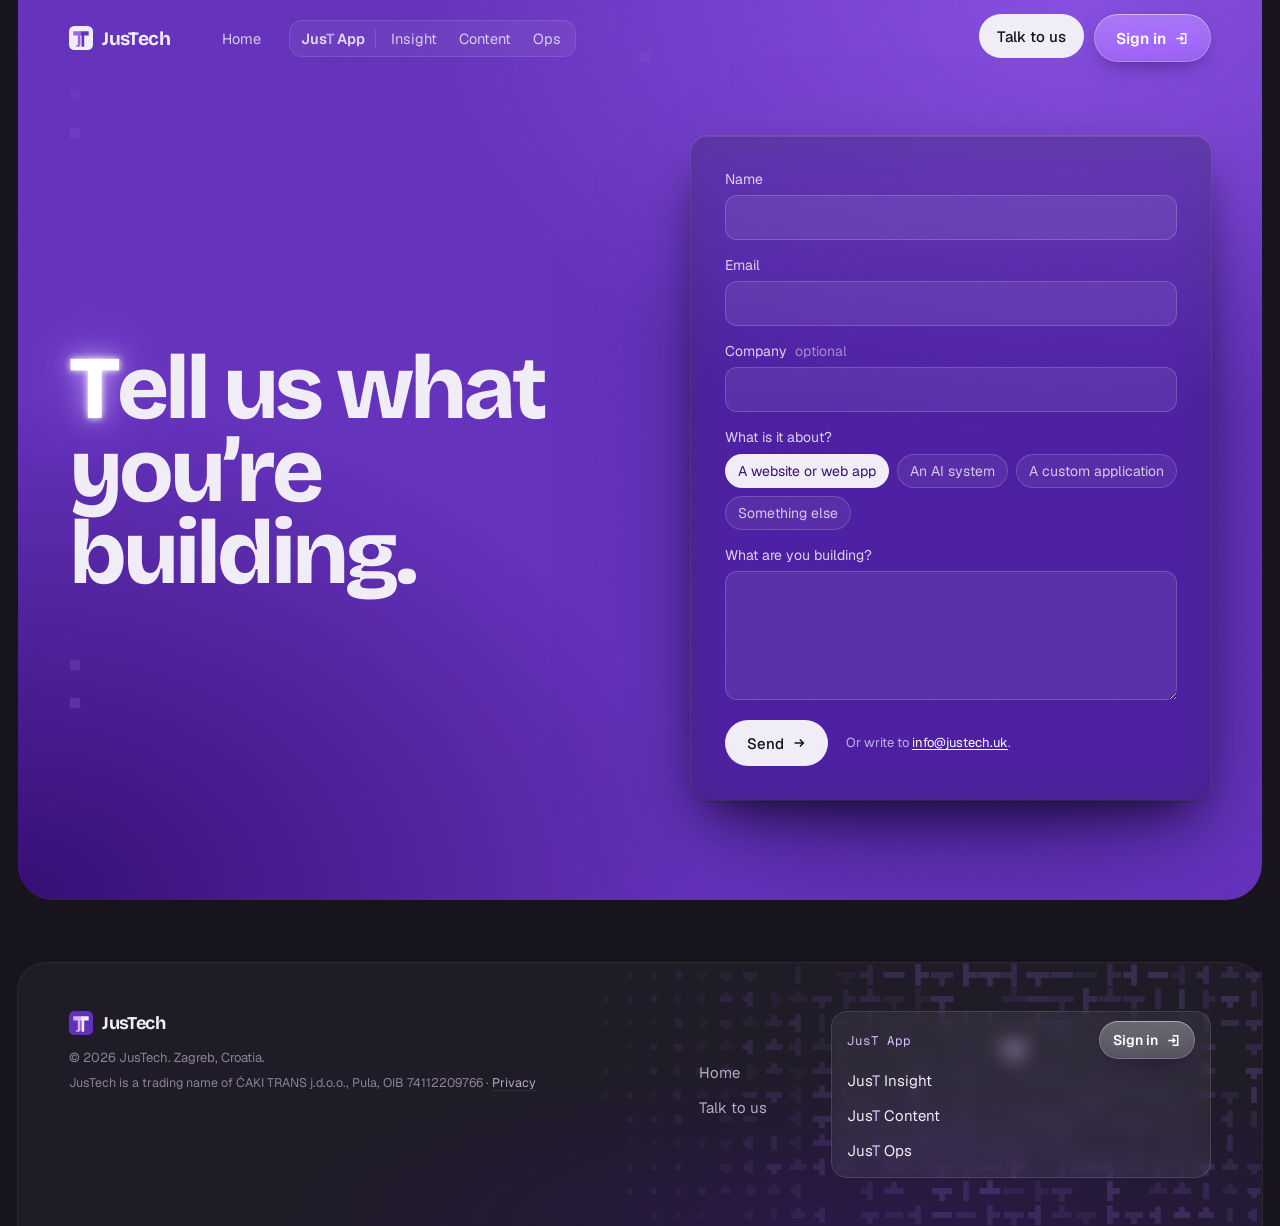
==== commit efe5917d: "The T of JusT in the accent colour wherever a product's name stands: nav, menu, footer, kickers, but" ====
--- a/contact/index.html
+++ b/contact/index.html
@@ -19,11 +19,11 @@
 <meta name="twitter:card" content="summary_large_image">
 <meta name="color-scheme" content="dark">
 <link rel="icon" href="../favicon.svg" type="image/svg+xml">
-<link rel="preload" href="../assets/system/fonts/BricolageGrotesque-Variable.woff2?v=27f3e66b2e59" as="font" type="font/woff2" crossorigin>
-<link rel="preload" href="../assets/system/fonts/Geist-Variable.woff2?v=27f3e66b2e59" as="font" type="font/woff2" crossorigin>
-<link rel="stylesheet" href="../assets/system/tokens.css?v=27f3e66b2e59">
-<link rel="stylesheet" href="../assets/system/components.css?v=27f3e66b2e59">
-<link rel="stylesheet" href="../assets/site/site.css?v=27f3e66b2e59">
+<link rel="preload" href="../assets/system/fonts/BricolageGrotesque-Variable.woff2?v=483cb8ec8c36" as="font" type="font/woff2" crossorigin>
+<link rel="preload" href="../assets/system/fonts/Geist-Variable.woff2?v=483cb8ec8c36" as="font" type="font/woff2" crossorigin>
+<link rel="stylesheet" href="../assets/system/tokens.css?v=483cb8ec8c36">
+<link rel="stylesheet" href="../assets/system/components.css?v=483cb8ec8c36">
+<link rel="stylesheet" href="../assets/site/site.css?v=483cb8ec8c36">
 <script defer src="/jt.js?v=d48cfc5d" data-key="pk_live_justech_4f002f3f" data-endpoint="/api/e"></script>
 </head>
 <body class="grain">
@@ -37,7 +37,7 @@
   <nav class="hnav" aria-label="Main">
     <a translate="no" class="brand" href="../"><svg class="mark" aria-hidden="true"><use href="#mark-on-violet"/></svg><span translate="no">JusTech</span></a>
     <div class="links"><a href="../">Home</a>
-      <div class="suite" role="group" aria-label="JusT App"><span translate="no" class="sl">JusT App</span><a href="../insight/">Insight</a><a href="../content/">Content</a><a href="../ops/">Ops</a></div></div>
+      <div class="suite" role="group" aria-label="JusT App"><span translate="no" class="sl"><span>Jus<span class="t">T</span> App</span></span><a href="../insight/">Insight</a><a href="../content/">Content</a><a href="../ops/">Ops</a></div></div>
     <div class="acts"><a class="btn b-light" href="../contact/" aria-current="page">Talk to us</a><a class="btn b-glass" href="https://app.justech.uk">Sign in <svg viewBox="0 0 16 16"><path d="M7 3H12.5v10H7M2.5 8h7M7 5.5 9.5 8 7 10.5"/></svg></a></div>
   </nav>
   <div class="cin">
@@ -67,9 +67,9 @@
     <span class="copy">© 2026 <span translate="no">JusTech</span>. Zagreb, Croatia.</span>
     <span class="legal-line"><span translate="no">JusTech</span> is a trading name of <span translate="no">ĆAKI TRANS j.d.o.o.</span>, Pula, OIB 74112209766 · <a href="../privacy/">Privacy</a></span></div>
   <nav class="fco" aria-label="JusTech"><a href="../">Home</a><a href="../contact/">Talk to us</a></nav>
-  <div class="fapp" role="group" aria-labelledby="fapp-k"><p class="fk"><span id="fapp-k"><span translate="no">JusT App</span></span><a class="btn b-glass si" href="https://app.justech.uk">Sign in <svg viewBox="0 0 16 16"><path d="M7 3H12.5v10H7M2.5 8h7M7 5.5 9.5 8 7 10.5"/></svg></a></p>
-    <nav aria-label="JusT App"><a href="../insight/"><span translate="no">JusT Insight</span></a><a href="../content/"><span translate="no">JusT Content</span></a><a href="../ops/"><span translate="no">JusT Ops</span></a></nav></div>
+  <div class="fapp" role="group" aria-labelledby="fapp-k"><p class="fk"><span id="fapp-k"><span translate="no">Jus<span class="t">T</span> App</span></span><a class="btn b-glass si" href="https://app.justech.uk">Sign in <svg viewBox="0 0 16 16"><path d="M7 3H12.5v10H7M2.5 8h7M7 5.5 9.5 8 7 10.5"/></svg></a></p>
+    <nav aria-label="JusT App"><a href="../insight/"><span translate="no">Jus<span class="t">T</span> Insight</span></a><a href="../content/"><span translate="no">Jus<span class="t">T</span> Content</span></a><a href="../ops/"><span translate="no">Jus<span class="t">T</span> Ops</span></a></nav></div>
 </footer>
-<script type="module" src="../assets/site/contact.js?v=27f3e66b2e59"></script>
+<script type="module" src="../assets/site/contact.js?v=483cb8ec8c36"></script>
 </body>
 </html>
--- a/assets/system/tokens.css
+++ b/assets/system/tokens.css
@@ -1,10 +1,10 @@
 /* JusTech design system: the tokens. Everything a page or a product screen needs to look like JusTech, in one file.
    Fonts are SIL OFL and self-hosted (licences beside the files); nothing loads from a third party.
    Ground: violet-grey (Erik's pick, round 8). `data-ground="black"` keeps round 7's black for comparison. */
-@font-face { font-family: 'Geist'; src: url(fonts/Geist-Variable.woff2?v=27f3e66b2e59) format('woff2'); font-weight: 100 900; font-display: swap; }
-@font-face { font-family: 'Geist Mono'; src: url(fonts/GeistMono-Variable.woff2?v=27f3e66b2e59) format('woff2'); font-weight: 100 900; font-display: swap; }
-@font-face { font-family: 'Bricolage Grotesque'; src: url(fonts/BricolageGrotesque-Variable.woff2?v=27f3e66b2e59) format('woff2'); font-weight: 200 800; font-stretch: 75% 100%; font-display: swap; }
-@font-face { font-family: 'Instrument Serif'; src: url(fonts/InstrumentSerif-Italic.woff2?v=27f3e66b2e59) format('woff2'); font-style: italic; font-weight: 400; font-display: swap; }
+@font-face { font-family: 'Geist'; src: url(fonts/Geist-Variable.woff2?v=483cb8ec8c36) format('woff2'); font-weight: 100 900; font-display: swap; }
+@font-face { font-family: 'Geist Mono'; src: url(fonts/GeistMono-Variable.woff2?v=483cb8ec8c36) format('woff2'); font-weight: 100 900; font-display: swap; }
+@font-face { font-family: 'Bricolage Grotesque'; src: url(fonts/BricolageGrotesque-Variable.woff2?v=483cb8ec8c36) format('woff2'); font-weight: 200 800; font-stretch: 75% 100%; font-display: swap; }
+@font-face { font-family: 'Instrument Serif'; src: url(fonts/InstrumentSerif-Italic.woff2?v=483cb8ec8c36) format('woff2'); font-style: italic; font-weight: 400; font-display: swap; }
 
 :root {
   /* ground: three steps of violet-grey, the page, a panel, a raised panel */
--- a/assets/site/site.css
+++ b/assets/site/site.css
@@ -51,7 +51,8 @@
 .lockup { display: flex; align-items: center; gap: clamp(16px, 3vw, 36px); padding: 22px clamp(18px, 3vw, 36px); border-radius: var(--r-3); background: var(--bg-2); box-shadow: 0 0 0 1px var(--ring); }
 .lockup canvas { width: 220px; height: 132px; flex: none; }
 .lockup h3 { margin: 0; font-size: clamp(40px, 5.4vw, 76px); }
-.lockup h3 .t { color: var(--lilac); }
+.lockup h3 /* it is part of the word: whatever spans around it are styled as, it takes nothing but the colour */
+span.t.t { all: unset; color: var(--lilac); }
 .lockup p { margin: 10px 0 0; color: var(--text-2); font-size: 16px; max-width: 420px; }
 .gmark { display: flex; justify-content: center; margin-top: 26px; } .gmark canvas { width: 240px; height: 110px; }
 .glass .pline { margin-top: 10px; }
@@ -244,7 +245,8 @@
 .glass { margin-top: clamp(40px, 6vh, 70px); padding-top: 50px; }
 .glass .pool { top: 120px; }
 .apphead { display: flex; align-items: center; gap: 18px; max-width: 1040px; margin: 0 auto 34px; padding: 18px 20px; border-radius: var(--r-3); background: rgba(255,255,255,.04); box-shadow: inset 0 0 0 1px var(--ring); backdrop-filter: blur(12px); -webkit-backdrop-filter: blur(12px); }
-.apphead h3 { margin: 0; font-size: clamp(30px, 3.2vw, 44px); line-height: 1; } .apphead h3 .t { color: var(--lilac); }
+.apphead h3 { margin: 0; font-size: clamp(30px, 3.2vw, 44px); line-height: 1; } .apphead h3 /* it is part of the word: whatever spans around it are styled as, it takes nothing but the colour */
+span.t.t { all: unset; color: var(--lilac); }
 .apphead p { margin: 6px 0 0; color: var(--text-2); font-size: 15.5px; }
 .apphead .btn { margin-left: auto; }
 .built h2 { max-width: 13ch; font-size: clamp(42px, 4.8vw, 72px); }
@@ -702,3 +704,7 @@
 .foot .legal-line { display: block; margin-top: -6px; font-size: 12.5px; line-height: 1.5; color: var(--text-3); }
 .foot .legal-line a { color: var(--text-2); text-decoration: underline; text-underline-offset: 3px; text-decoration-color: var(--ring); }
 .foot .legal-line a:hover, .foot .legal-line a[aria-current] { color: var(--text); }
+
+/* round 20 · the T of JusT in the accent colour wherever a product's name stands, not only in the lockups (Erik) */
+/* it is part of the word: whatever spans around it are styled as, it takes nothing but the colour */
+span.t.t { all: unset; color: var(--lilac); }
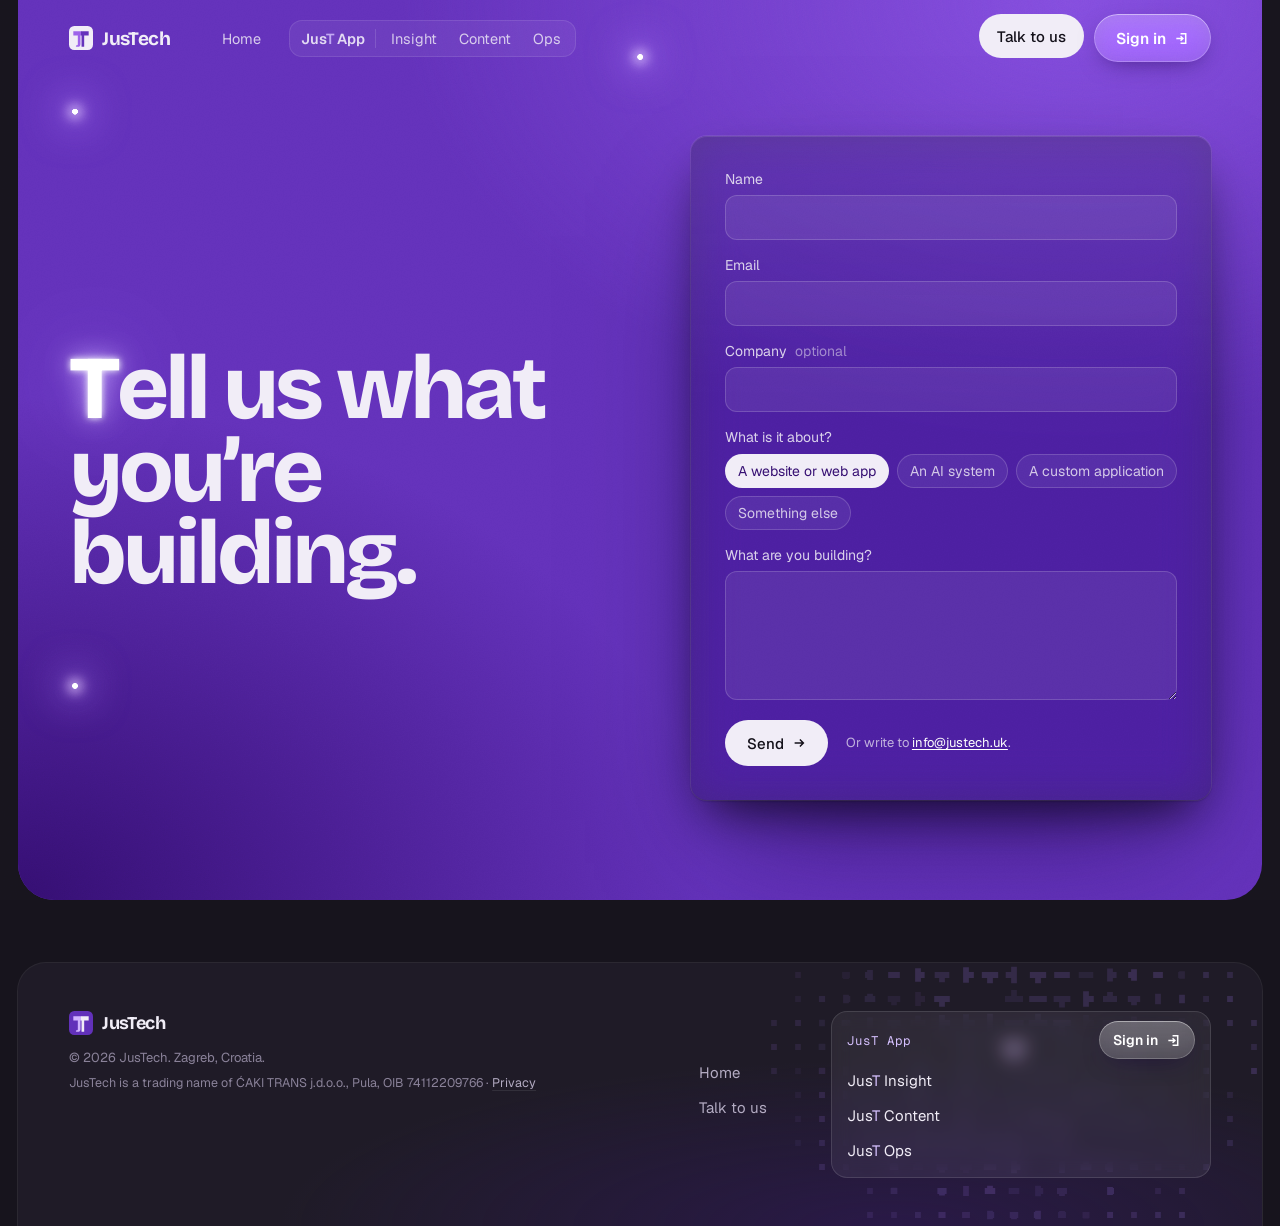
==== commit e30c8681: "Tokens and CSS: the display axes the font never carried (opsz 96, wdth 82–90, font-stretch) are remo" ====
--- a/contact/index.html
+++ b/contact/index.html
@@ -19,11 +19,11 @@
 <meta name="twitter:card" content="summary_large_image">
 <meta name="color-scheme" content="dark">
 <link rel="icon" href="../favicon.svg" type="image/svg+xml">
-<link rel="preload" href="../assets/system/fonts/BricolageGrotesque-Variable.woff2?v=483cb8ec8c36" as="font" type="font/woff2" crossorigin>
-<link rel="preload" href="../assets/system/fonts/Geist-Variable.woff2?v=483cb8ec8c36" as="font" type="font/woff2" crossorigin>
-<link rel="stylesheet" href="../assets/system/tokens.css?v=483cb8ec8c36">
-<link rel="stylesheet" href="../assets/system/components.css?v=483cb8ec8c36">
-<link rel="stylesheet" href="../assets/site/site.css?v=483cb8ec8c36">
+<link rel="preload" href="../assets/system/fonts/BricolageGrotesque-Variable.woff2?v=5eb8acd169a7" as="font" type="font/woff2" crossorigin>
+<link rel="preload" href="../assets/system/fonts/Geist-Variable.woff2?v=5eb8acd169a7" as="font" type="font/woff2" crossorigin>
+<link rel="stylesheet" href="../assets/system/tokens.css?v=5eb8acd169a7">
+<link rel="stylesheet" href="../assets/system/components.css?v=5eb8acd169a7">
+<link rel="stylesheet" href="../assets/site/site.css?v=5eb8acd169a7">
 <script defer src="/jt.js?v=d48cfc5d" data-key="pk_live_justech_4f002f3f" data-endpoint="/api/e"></script>
 </head>
 <body class="grain">
@@ -70,6 +70,6 @@
   <div class="fapp" role="group" aria-labelledby="fapp-k"><p class="fk"><span id="fapp-k"><span translate="no">Jus<span class="t">T</span> App</span></span><a class="btn b-glass si" href="https://app.justech.uk">Sign in <svg viewBox="0 0 16 16"><path d="M7 3H12.5v10H7M2.5 8h7M7 5.5 9.5 8 7 10.5"/></svg></a></p>
     <nav aria-label="JusT App"><a href="../insight/"><span translate="no">Jus<span class="t">T</span> Insight</span></a><a href="../content/"><span translate="no">Jus<span class="t">T</span> Content</span></a><a href="../ops/"><span translate="no">Jus<span class="t">T</span> Ops</span></a></nav></div>
 </footer>
-<script type="module" src="../assets/site/contact.js?v=483cb8ec8c36"></script>
+<script type="module" src="../assets/site/contact.js?v=5eb8acd169a7"></script>
 </body>
 </html>
--- a/assets/system/tokens.css
+++ b/assets/system/tokens.css
@@ -1,10 +1,10 @@
 /* JusTech design system: the tokens. Everything a page or a product screen needs to look like JusTech, in one file.
    Fonts are SIL OFL and self-hosted (licences beside the files); nothing loads from a third party.
    Ground: violet-grey (Erik's pick, round 8). `data-ground="black"` keeps round 7's black for comparison. */
-@font-face { font-family: 'Geist'; src: url(fonts/Geist-Variable.woff2?v=483cb8ec8c36) format('woff2'); font-weight: 100 900; font-display: swap; }
-@font-face { font-family: 'Geist Mono'; src: url(fonts/GeistMono-Variable.woff2?v=483cb8ec8c36) format('woff2'); font-weight: 100 900; font-display: swap; }
-@font-face { font-family: 'Bricolage Grotesque'; src: url(fonts/BricolageGrotesque-Variable.woff2?v=483cb8ec8c36) format('woff2'); font-weight: 200 800; font-stretch: 75% 100%; font-display: swap; }
-@font-face { font-family: 'Instrument Serif'; src: url(fonts/InstrumentSerif-Italic.woff2?v=483cb8ec8c36) format('woff2'); font-style: italic; font-weight: 400; font-display: swap; }
+@font-face { font-family: 'Geist'; src: url(fonts/Geist-Variable.woff2?v=5eb8acd169a7) format('woff2'); font-weight: 100 900; font-display: swap; }
+@font-face { font-family: 'Geist Mono'; src: url(fonts/GeistMono-Variable.woff2?v=5eb8acd169a7) format('woff2'); font-weight: 100 900; font-display: swap; }
+@font-face { font-family: 'Bricolage Grotesque'; src: url(fonts/BricolageGrotesque-Variable.woff2?v=5eb8acd169a7) format('woff2'); font-weight: 200 800; font-display: swap; }
+@font-face { font-family: 'Instrument Serif'; src: url(fonts/InstrumentSerif-Italic.woff2?v=5eb8acd169a7) format('woff2'); font-style: italic; font-weight: 400; font-display: swap; }
 
 :root {
   /* ground: three steps of violet-grey, the page, a panel, a raised panel */
@@ -21,7 +21,6 @@
   /* type: Bricolage for display (heavy, narrowed), Geist and Geist Mono for everything else */
   --display: 'Bricolage Grotesque', Geist, sans-serif; --sans: Geist, system-ui, sans-serif; --mono: 'Geist Mono', ui-monospace, monospace;
   --serif: 'Instrument Serif', Georgia, serif; /* round 20: glosses and etymology only, always italic */
-  --display-axes: 'opsz' 96, 'wdth' 82;
   /* shape and space */
   --r-1: 10px; --r-2: 16px; --r-3: 28px; --r-pill: 99px; --pad: clamp(16px, 4vw, 56px);
   /* motion: one ease for arriving things, one for things that fall */
--- a/assets/system/components.css
+++ b/assets/system/components.css
@@ -24,7 +24,7 @@
 .field-dark { position: relative; isolation: isolate; background: radial-gradient(70% 90% at 70% 100%, oklch(0.3 0.13 293 / .5), transparent 70%), var(--bg-2); box-shadow: 0 0 0 1px var(--ring); }
 
 /* display type: a word set in Bricolage, heavy and narrowed */
-.display { font-family: var(--display); font-weight: 760; line-height: .86; letter-spacing: -0.045em; font-variation-settings: var(--display-axes); white-space: nowrap; }
+.display { font-family: var(--display); font-weight: 760; line-height: .86; letter-spacing: -0.045em; white-space: nowrap; }
 .display span { display: inline-block; }
 
 /* ignition (ignite.js): the letters rise, the T takes the light first, blooms white, drops a spark into the field,
--- a/assets/site/site.css
+++ b/assets/site/site.css
@@ -10,7 +10,7 @@
 .sec { padding: clamp(80px, 12vh, 140px) 0 0; }
 .sec-head { padding: 0 var(--pad); max-width: 1240px; margin: 0 auto 30px; }
 .sec-head .k { font-family: var(--mono); font-size: 12.5px; color: var(--lilac); letter-spacing: .02em; }
-.sec-head h2 { margin: 10px 0 0; font-family: var(--display); font-weight: 700; font-size: clamp(34px, 4.6vw, 64px); line-height: 1.02; letter-spacing: -0.04em; max-width: 16ch; font-variation-settings: 'wdth' 86; text-wrap: balance; }
+.sec-head h2 { margin: 10px 0 0; font-family: var(--display); font-weight: 700; font-size: clamp(34px, 4.6vw, 64px); line-height: 1.02; letter-spacing: -0.04em; max-width: 16ch; text-wrap: balance; }
 .sec-head p { margin: 16px 0 0; max-width: 560px; color: var(--text-2); font-size: 18px; line-height: 1.5; }
 .more { display: inline-flex; align-items: center; gap: 6px; margin-top: 18px; font-size: 14.5px; color: var(--lilac); }
 .more:hover { text-decoration: underline; text-underline-offset: 3px; }
@@ -72,7 +72,7 @@
 [role=tab]::after { content: ''; position: absolute; left: 12px; right: 12px; bottom: 5px; height: 2px; border-radius: 2px; background: var(--lilac); transform: scaleX(0); transform-origin: left; opacity: 0; }
 [role=tab][aria-selected=true]::after { opacity: .7; animation: run 8s linear forwards; animation-play-state: var(--run, paused); }
 @keyframes run { to { transform: scaleX(1); } }
-.pline { margin: 26px auto 40px; text-align: center; font-family: var(--display); font-weight: 600; font-size: clamp(24px, 2.8vw, 36px); letter-spacing: -0.03em; line-height: 1.2; max-width: 760px; text-wrap: balance; font-variation-settings: 'wdth' 90; }
+.pline { margin: 26px auto 40px; text-align: center; font-family: var(--display); font-weight: 600; font-size: clamp(24px, 2.8vw, 36px); letter-spacing: -0.03em; line-height: 1.2; max-width: 760px; text-wrap: balance; }
 .pline[hidden] { display: none; }
 .persp { perspective: 2000px; perspective-origin: 50% 0; }
 .tilt { width: min(1040px, 100%); margin: 0 auto; transform-origin: 50% 0; transform: rotateX(20deg) scale(.93); }
@@ -102,7 +102,7 @@
 .route .tick { fill: none; stroke: var(--lilac); stroke-width: 3; stroke-linecap: round; stroke-linejoin: round; stroke-dasharray: 30; stroke-dashoffset: 30; transition: stroke-dashoffset .5s var(--ease); }
 .route .chip.done .tick { stroke-dashoffset: 0; }
 .route-copy { max-width: 1040px; margin: 28px auto 0; display: flex; flex-wrap: wrap; justify-content: space-between; gap: 18px 40px; align-items: end; }
-.route-copy h2 { margin: 0; font-family: var(--display); font-weight: 700; font-size: clamp(30px, 3.6vw, 48px); letter-spacing: -0.035em; line-height: 1.05; max-width: 15ch; font-variation-settings: 'wdth' 88; }
+.route-copy h2 { margin: 0; font-family: var(--display); font-weight: 700; font-size: clamp(30px, 3.6vw, 48px); letter-spacing: -0.035em; line-height: 1.05; max-width: 15ch; }
 .route-copy p { margin: 0; max-width: 430px; color: var(--text-2); font-size: 17px; line-height: 1.5; }
 
 
@@ -118,7 +118,7 @@
 .close { position: relative; margin: 0 var(--pad) 120px; border-radius: 28px; overflow: clip; background: var(--violet); padding: clamp(90px, 16vh, 160px) 20px; text-align: center; isolation: isolate; }
 .close::before { content: ''; position: absolute; inset: 0; z-index: -2; background: radial-gradient(60% 70% at 50% 60%, oklch(0.52 0.21 296), transparent 70%), radial-gradient(90% 90% at 50% 120%, var(--violet-deep), transparent); }
 .close canvas { position: absolute; inset: 0; width: 100%; height: 100%; z-index: -1; }
-.close h2 { margin: 0 auto; font-family: var(--display); font-weight: 760; font-size: clamp(42px, 7vw, 104px); line-height: .95; letter-spacing: -0.045em; max-width: 12ch; font-variation-settings: 'opsz' 96, 'wdth' 84; }
+.close h2 { margin: 0 auto; font-family: var(--display); font-weight: 760; font-size: clamp(42px, 7vw, 104px); line-height: .95; letter-spacing: -0.045em; max-width: 12ch; }
 .close .cta { justify-content: center; margin-top: 40px; }
 .close .b-light { background: #fff; color: oklch(0.3 0.15 292); }
 
@@ -144,10 +144,10 @@
 .route .cta { margin: 26px auto 0; max-width: 1040px; display: flex; gap: 10px; }
 .order { height: 210svh; }
 .order .jus { position: absolute; z-index: 1; left: var(--pad); top: 50%; translate: 0 -50%; max-width: 560px; padding: 28px 30px; border-radius: var(--r-3); background: rgba(23,20,29,.72); backdrop-filter: blur(10px); -webkit-backdrop-filter: blur(10px); box-shadow: 0 0 0 1px var(--ring); }
-.order .jus h2 { margin: 0; font-family: var(--display); font-weight: 760; font-size: clamp(64px, 9vw, 132px); line-height: .9; letter-spacing: -0.05em; font-variation-settings: 'opsz' 96, 'wdth' 82; }
+.order .jus h2 { margin: 0; font-family: var(--display); font-weight: 760; font-size: clamp(64px, 9vw, 132px); line-height: .9; letter-spacing: -0.05em; }
 .order .jus h2 .dot { color: var(--lilac); }
 .order .jus .right { margin: 18px 0 0; font-size: 19px; color: var(--text-2); }
-.order .jus .stmt { margin: 26px 0 0; font-family: var(--display); font-weight: 700; font-size: clamp(28px, 3vw, 40px); line-height: 1.08; letter-spacing: -0.03em; font-variation-settings: 'wdth' 88; }
+.order .jus .stmt { margin: 26px 0 0; font-family: var(--display); font-weight: 700; font-size: clamp(28px, 3vw, 40px); line-height: 1.08; letter-spacing: -0.03em; }
 .order .jus ul { margin: 18px 0 0; padding: 0; list-style: none; display: grid; gap: 10px; color: var(--text-2); font-size: 16px; line-height: 1.45; }
 .order .jus li { display: flex; gap: 10px; } .order .jus li::before { content: ''; flex: none; width: 8px; height: 8px; margin-top: 7px; background: var(--lilac); }
 .order .meter { left: auto; right: var(--pad); }
@@ -160,7 +160,7 @@
 .facts { display: grid; grid-template-columns: repeat(auto-fit, minmax(min(100%, 280px), 1fr)); gap: 16px; padding: 0 var(--pad); max-width: 1240px; margin: 0 auto; }
 .fact { padding: 24px 24px 26px; border-radius: var(--r-3); background: var(--bg-2); box-shadow: 0 0 0 1px var(--ring); }
 .fact .n { font-family: var(--mono); font-size: 12px; color: var(--lilac); }
-.fact h3 { margin: 12px 0 8px; font-family: var(--display); font-weight: 700; font-size: 22px; letter-spacing: -0.025em; line-height: 1.15; font-variation-settings: 'wdth' 90; }
+.fact h3 { margin: 12px 0 8px; font-family: var(--display); font-weight: 700; font-size: 22px; letter-spacing: -0.025em; line-height: 1.15; }
 .fact p { margin: 0; color: var(--text-2); font-size: 15.5px; line-height: 1.5; }
 .screen { padding: 0 var(--pad); }
 .screen .persp { max-width: 1040px; margin: 0 auto; }
@@ -215,7 +215,7 @@
 @media (max-width: 760px) { .ctop { margin: 0; border-radius: 0 0 26px 26px; } .ctop .cin { grid-template-columns: 1fr; padding-top: 10px; } }
 
 /* round 10 · JusT App: the three products as one suite, lightly branded. Its sign is the t of Just, lit, in glass */
-.appmark { display: inline-grid; place-items: center; flex: none; width: 22px; height: 22px; border-radius: 7px; font: normal 760 17px/1 var(--display); font-variation-settings: 'opsz' 96, 'wdth' 82;
+.appmark { display: inline-grid; place-items: center; flex: none; width: 22px; height: 22px; border-radius: 7px; font: normal 760 17px/1 var(--display);
   color: var(--lilac); background: rgba(255,255,255,.1); box-shadow: inset 0 0 0 1px rgba(255,255,255,.2), inset 0 1px 0 rgba(255,255,255,.25); padding-bottom: 2px; }
 .appmark.lg { width: 64px; height: 64px; border-radius: 18px; font-size: 50px; padding-bottom: 5px; text-shadow: 0 0 22px oklch(0.8 0.15 300 / .7);
   background: linear-gradient(180deg, rgba(255,255,255,.16), rgba(255,255,255,.04)); backdrop-filter: blur(14px); -webkit-backdrop-filter: blur(14px); box-shadow: inset 0 0 0 1px rgba(255,255,255,.22), inset 0 1px 0 rgba(255,255,255,.3), 0 14px 34px -14px rgba(20,0,60,.8); }
@@ -380,7 +380,7 @@
 .pc { padding: 18px 20px 16px; border-radius: var(--r-2); background: rgba(23,20,29,.7); backdrop-filter: blur(10px); -webkit-backdrop-filter: blur(10px); box-shadow: 0 0 0 1px var(--ring), 0 24px 60px -30px rgba(0,0,0,.7); }
 .pv { display: grid; gap: 6px; }
 .pv .pk { font-family: var(--mono); font-size: 12px; color: var(--text-3); }
-.pv b { display: grid; font-family: var(--display); font-weight: 760; font-size: 46px; line-height: 1; letter-spacing: -0.04em; font-variation-settings: 'opsz' 96, 'wdth' 82; }
+.pv b { display: grid; font-family: var(--display); font-weight: 760; font-size: 46px; line-height: 1; letter-spacing: -0.04em; }
 .pv b > * { grid-area: 1 / 1; }
 .pv .src { display: flex; align-items: center; gap: 9px; font-family: var(--mono); font-size: 12px; color: var(--text-2); }
 .pv .src i { flex: none; width: 8px; height: 8px; background: var(--lilac); box-shadow: 0 0 10px var(--lilac); }
@@ -467,7 +467,7 @@
 .cform .hp { position: absolute; left: -9999px; width: 1px; height: 1px; overflow: hidden; }
 .cform button:disabled { opacity: .7; cursor: progress; }
 .cform.sent { align-content: start; }
-.cform.sent h2 { margin: 0; font-family: var(--display); font-weight: 760; font-size: clamp(34px, 4vw, 52px); letter-spacing: -0.04em; font-variation-settings: 'opsz' 96, 'wdth' 82; }
+.cform.sent h2 { margin: 0; font-family: var(--display); font-weight: 760; font-size: clamp(34px, 4vw, 52px); letter-spacing: -0.04em; }
 .cform.sent p { margin: 0; color: rgba(241,237,247,.86); font-size: 17px; line-height: 1.5; } .cform.sent b { color: #fff; font-weight: 500; }
 .cform.sent:focus { outline: none; }
 .cform[hidden] { display: none; }
@@ -647,7 +647,7 @@
   .msheet .mhead { height: 100px; }
   .msheet .mname { position: absolute; left: 16px; bottom: 12px; margin: 0; display: grid; gap: 2px; }
   .msheet .mname span { font-family: var(--mono); font-size: 12px; color: var(--lilac); }
-  .msheet .mname b { font-family: var(--display); font-weight: 760; font-size: 28px; line-height: 1.05; letter-spacing: -0.03em; font-variation-settings: 'opsz' 96, 'wdth' 84; color: #fff; text-shadow: 0 2px 14px rgba(23,20,29,.9); }
+  .msheet .mname b { font-family: var(--display); font-weight: 760; font-size: 28px; line-height: 1.05; letter-spacing: -0.03em; color: #fff; text-shadow: 0 2px 14px rgba(23,20,29,.9); }
   .msheet .mi { display: flex; align-items: center; gap: 12px; padding: 8px 10px 8px 8px; }
   .msheet .mi i { display: grid; place-items: center; width: 40px; height: 40px; border-radius: 10px; background: rgba(255,255,255,.07); box-shadow: inset 0 0 0 1px rgba(255,255,255,.1); }
   .msheet .mi svg { width: 18px; height: 18px; fill: none; stroke: var(--lilac); stroke-width: 1.6; stroke-linejoin: round; }
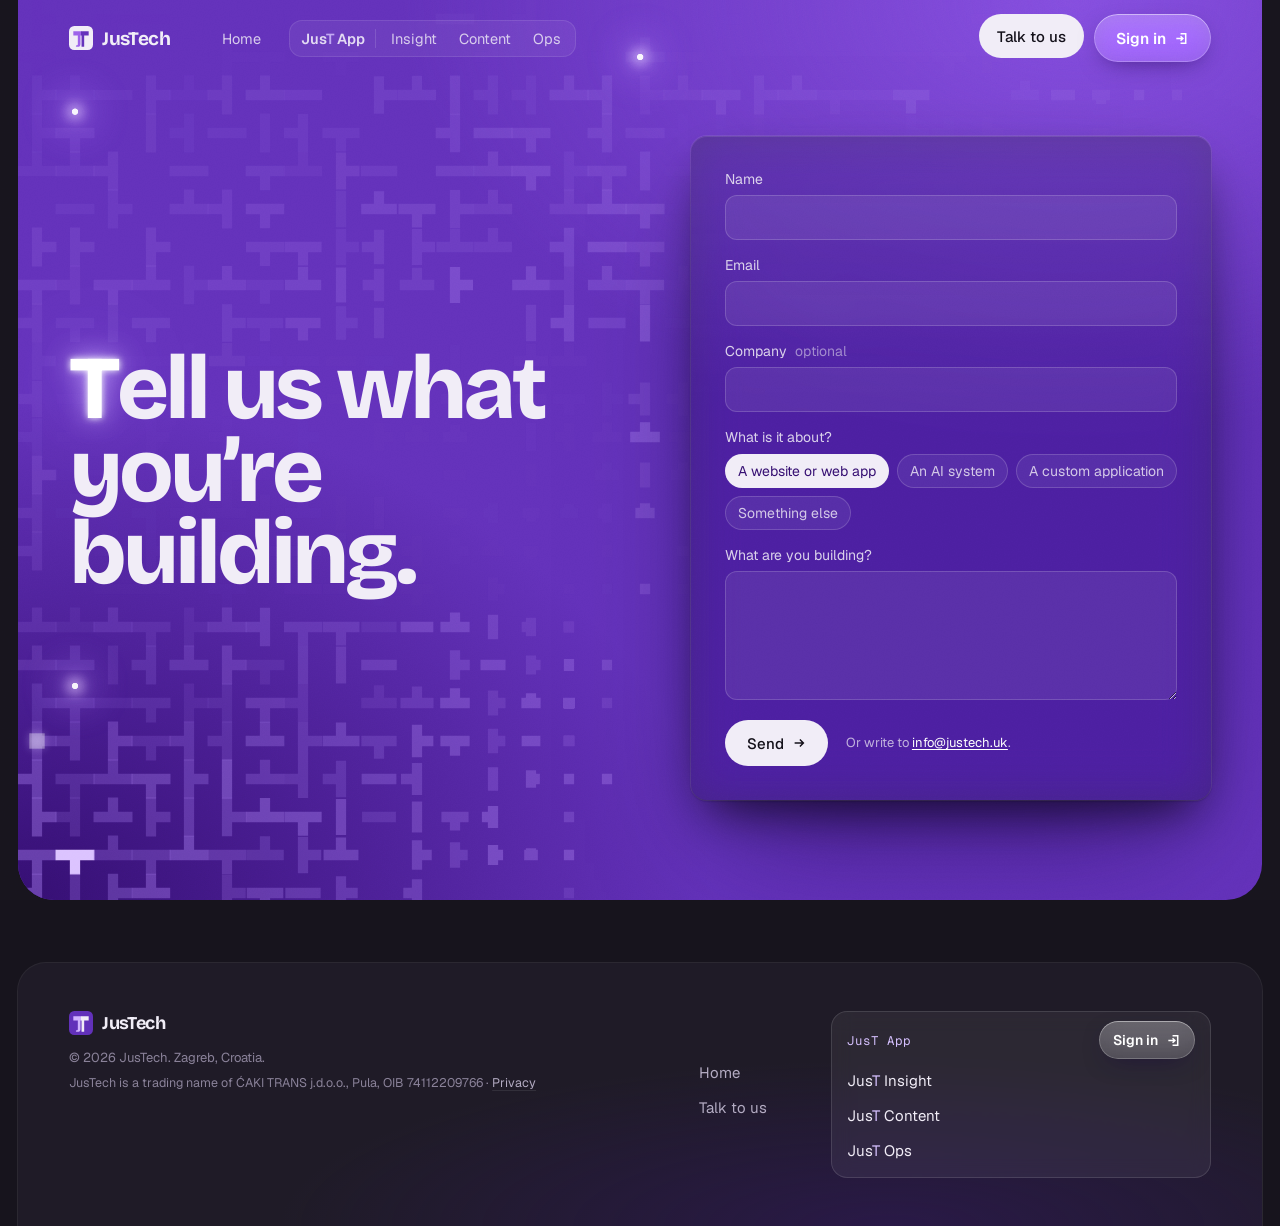
==== commit 92cf0b55: "legal.json: the legal line in Croatian (Cowork's wording, waiting for Erik) and English, the one sou" ====
--- a/contact/index.html
+++ b/contact/index.html
@@ -19,11 +19,11 @@
 <meta name="twitter:card" content="summary_large_image">
 <meta name="color-scheme" content="dark">
 <link rel="icon" href="../favicon.svg" type="image/svg+xml">
-<link rel="preload" href="../assets/system/fonts/BricolageGrotesque-Variable.woff2?v=5eb8acd169a7" as="font" type="font/woff2" crossorigin>
-<link rel="preload" href="../assets/system/fonts/Geist-Variable.woff2?v=5eb8acd169a7" as="font" type="font/woff2" crossorigin>
-<link rel="stylesheet" href="../assets/system/tokens.css?v=5eb8acd169a7">
-<link rel="stylesheet" href="../assets/system/components.css?v=5eb8acd169a7">
-<link rel="stylesheet" href="../assets/site/site.css?v=5eb8acd169a7">
+<link rel="preload" href="../assets/system/fonts/BricolageGrotesque-Variable.woff2?v=5b615a97f290" as="font" type="font/woff2" crossorigin>
+<link rel="preload" href="../assets/system/fonts/Geist-Variable.woff2?v=5b615a97f290" as="font" type="font/woff2" crossorigin>
+<link rel="stylesheet" href="../assets/system/tokens.css?v=5b615a97f290">
+<link rel="stylesheet" href="../assets/system/components.css?v=5b615a97f290">
+<link rel="stylesheet" href="../assets/site/site.css?v=5b615a97f290">
 <script defer src="/jt.js?v=d48cfc5d" data-key="pk_live_justech_4f002f3f" data-endpoint="/api/e"></script>
 </head>
 <body class="grain">
@@ -70,6 +70,6 @@
   <div class="fapp" role="group" aria-labelledby="fapp-k"><p class="fk"><span id="fapp-k"><span translate="no">Jus<span class="t">T</span> App</span></span><a class="btn b-glass si" href="https://app.justech.uk">Sign in <svg viewBox="0 0 16 16"><path d="M7 3H12.5v10H7M2.5 8h7M7 5.5 9.5 8 7 10.5"/></svg></a></p>
     <nav aria-label="JusT App"><a href="../insight/"><span translate="no">Jus<span class="t">T</span> Insight</span></a><a href="../content/"><span translate="no">Jus<span class="t">T</span> Content</span></a><a href="../ops/"><span translate="no">Jus<span class="t">T</span> Ops</span></a></nav></div>
 </footer>
-<script type="module" src="../assets/site/contact.js?v=5eb8acd169a7"></script>
+<script type="module" src="../assets/site/contact.js?v=5b615a97f290"></script>
 </body>
 </html>
--- a/assets/system/tokens.css
+++ b/assets/system/tokens.css
@@ -1,10 +1,10 @@
 /* JusTech design system: the tokens. Everything a page or a product screen needs to look like JusTech, in one file.
    Fonts are SIL OFL and self-hosted (licences beside the files); nothing loads from a third party.
    Ground: violet-grey (Erik's pick, round 8). `data-ground="black"` keeps round 7's black for comparison. */
-@font-face { font-family: 'Geist'; src: url(fonts/Geist-Variable.woff2?v=5eb8acd169a7) format('woff2'); font-weight: 100 900; font-display: swap; }
-@font-face { font-family: 'Geist Mono'; src: url(fonts/GeistMono-Variable.woff2?v=5eb8acd169a7) format('woff2'); font-weight: 100 900; font-display: swap; }
-@font-face { font-family: 'Bricolage Grotesque'; src: url(fonts/BricolageGrotesque-Variable.woff2?v=5eb8acd169a7) format('woff2'); font-weight: 200 800; font-display: swap; }
-@font-face { font-family: 'Instrument Serif'; src: url(fonts/InstrumentSerif-Italic.woff2?v=5eb8acd169a7) format('woff2'); font-style: italic; font-weight: 400; font-display: swap; }
+@font-face { font-family: 'Geist'; src: url(fonts/Geist-Variable.woff2?v=5b615a97f290) format('woff2'); font-weight: 100 900; font-display: swap; }
+@font-face { font-family: 'Geist Mono'; src: url(fonts/GeistMono-Variable.woff2?v=5b615a97f290) format('woff2'); font-weight: 100 900; font-display: swap; }
+@font-face { font-family: 'Bricolage Grotesque'; src: url(fonts/BricolageGrotesque-Variable.woff2?v=5b615a97f290) format('woff2'); font-weight: 200 800; font-display: swap; }
+@font-face { font-family: 'Instrument Serif'; src: url(fonts/InstrumentSerif-Italic.woff2?v=5b615a97f290) format('woff2'); font-style: italic; font-weight: 400; font-display: swap; }
 
 :root {
   /* ground: three steps of violet-grey, the page, a panel, a raised panel */
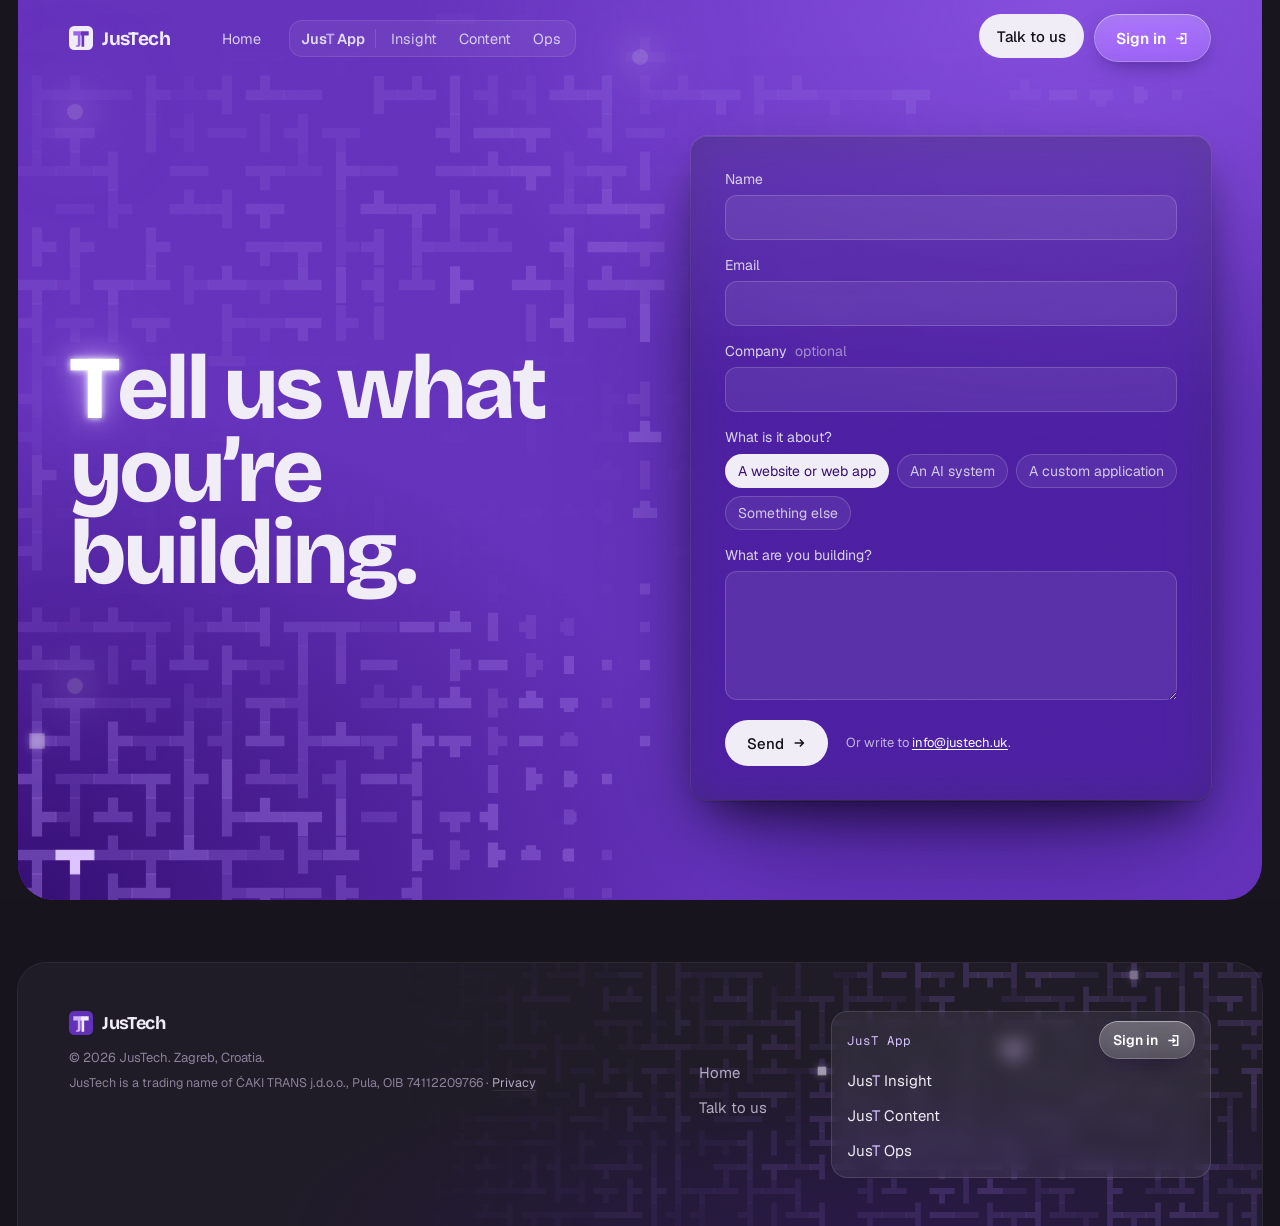
==== commit 1856e0b9: "The visitor's thank-you mail off by default (CONTACT_THANKS=on turns it on); the CSP; the Croatian l" ====
--- a/contact/index.html
+++ b/contact/index.html
@@ -19,11 +19,11 @@
 <meta name="twitter:card" content="summary_large_image">
 <meta name="color-scheme" content="dark">
 <link rel="icon" href="../favicon.svg" type="image/svg+xml">
-<link rel="preload" href="../assets/system/fonts/BricolageGrotesque-Variable.woff2?v=5b615a97f290" as="font" type="font/woff2" crossorigin>
-<link rel="preload" href="../assets/system/fonts/Geist-Variable.woff2?v=5b615a97f290" as="font" type="font/woff2" crossorigin>
-<link rel="stylesheet" href="../assets/system/tokens.css?v=5b615a97f290">
-<link rel="stylesheet" href="../assets/system/components.css?v=5b615a97f290">
-<link rel="stylesheet" href="../assets/site/site.css?v=5b615a97f290">
+<link rel="preload" href="../assets/system/fonts/BricolageGrotesque-Variable.woff2?v=a31ae76f16f4" as="font" type="font/woff2" crossorigin>
+<link rel="preload" href="../assets/system/fonts/Geist-Variable.woff2?v=a31ae76f16f4" as="font" type="font/woff2" crossorigin>
+<link rel="stylesheet" href="../assets/system/tokens.css?v=a31ae76f16f4">
+<link rel="stylesheet" href="../assets/system/components.css?v=a31ae76f16f4">
+<link rel="stylesheet" href="../assets/site/site.css?v=a31ae76f16f4">
 <script defer src="/jt.js?v=d48cfc5d" data-key="pk_live_justech_4f002f3f" data-endpoint="/api/e"></script>
 </head>
 <body class="grain">
@@ -70,6 +70,6 @@
   <div class="fapp" role="group" aria-labelledby="fapp-k"><p class="fk"><span id="fapp-k"><span translate="no">Jus<span class="t">T</span> App</span></span><a class="btn b-glass si" href="https://app.justech.uk">Sign in <svg viewBox="0 0 16 16"><path d="M7 3H12.5v10H7M2.5 8h7M7 5.5 9.5 8 7 10.5"/></svg></a></p>
     <nav aria-label="JusT App"><a href="../insight/"><span translate="no">Jus<span class="t">T</span> Insight</span></a><a href="../content/"><span translate="no">Jus<span class="t">T</span> Content</span></a><a href="../ops/"><span translate="no">Jus<span class="t">T</span> Ops</span></a></nav></div>
 </footer>
-<script type="module" src="../assets/site/contact.js?v=5b615a97f290"></script>
+<script type="module" src="../assets/site/contact.js?v=a31ae76f16f4"></script>
 </body>
 </html>
--- a/assets/system/tokens.css
+++ b/assets/system/tokens.css
@@ -1,10 +1,10 @@
 /* JusTech design system: the tokens. Everything a page or a product screen needs to look like JusTech, in one file.
    Fonts are SIL OFL and self-hosted (licences beside the files); nothing loads from a third party.
    Ground: violet-grey (Erik's pick, round 8). `data-ground="black"` keeps round 7's black for comparison. */
-@font-face { font-family: 'Geist'; src: url(fonts/Geist-Variable.woff2?v=5b615a97f290) format('woff2'); font-weight: 100 900; font-display: swap; }
-@font-face { font-family: 'Geist Mono'; src: url(fonts/GeistMono-Variable.woff2?v=5b615a97f290) format('woff2'); font-weight: 100 900; font-display: swap; }
-@font-face { font-family: 'Bricolage Grotesque'; src: url(fonts/BricolageGrotesque-Variable.woff2?v=5b615a97f290) format('woff2'); font-weight: 200 800; font-display: swap; }
-@font-face { font-family: 'Instrument Serif'; src: url(fonts/InstrumentSerif-Italic.woff2?v=5b615a97f290) format('woff2'); font-style: italic; font-weight: 400; font-display: swap; }
+@font-face { font-family: 'Geist'; src: url(fonts/Geist-Variable.woff2?v=a31ae76f16f4) format('woff2'); font-weight: 100 900; font-display: swap; }
+@font-face { font-family: 'Geist Mono'; src: url(fonts/GeistMono-Variable.woff2?v=a31ae76f16f4) format('woff2'); font-weight: 100 900; font-display: swap; }
+@font-face { font-family: 'Bricolage Grotesque'; src: url(fonts/BricolageGrotesque-Variable.woff2?v=a31ae76f16f4) format('woff2'); font-weight: 200 800; font-display: swap; }
+@font-face { font-family: 'Instrument Serif'; src: url(fonts/InstrumentSerif-Italic.woff2?v=a31ae76f16f4) format('woff2'); font-style: italic; font-weight: 400; font-display: swap; }
 
 :root {
   /* ground: three steps of violet-grey, the page, a panel, a raised panel */
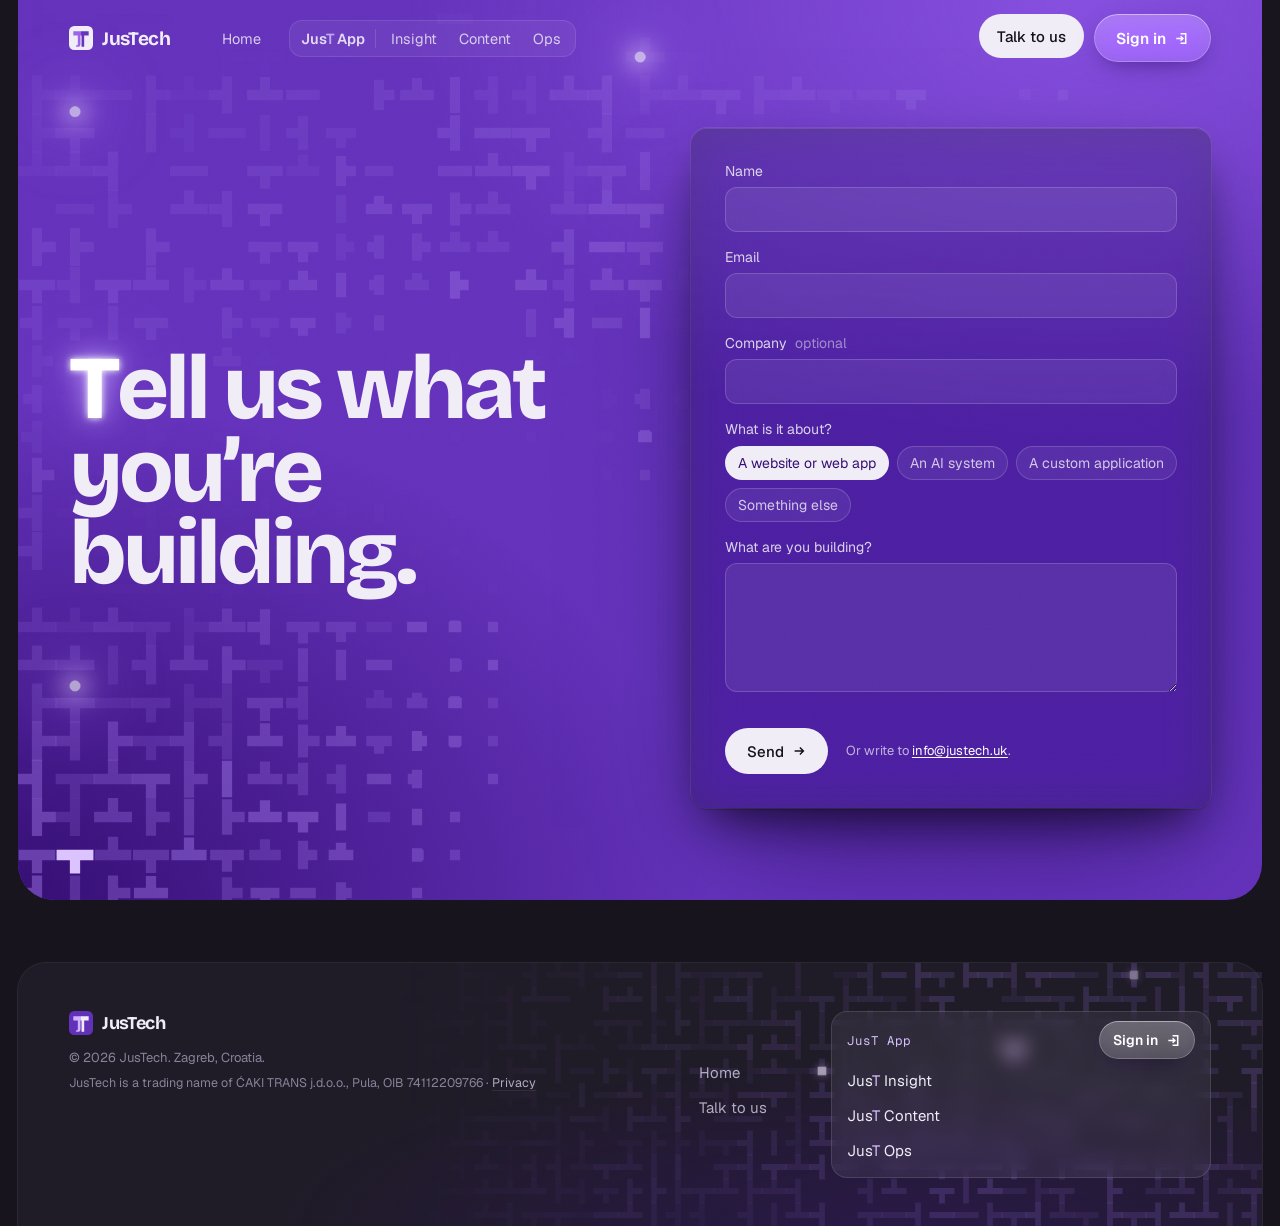
==== commit 33c2a60d: "The contact form: Turnstile and a rate limit (5 an hour per address, 50 a day), off until Erik sets " ====
--- a/contact/index.html
+++ b/contact/index.html
@@ -19,11 +19,11 @@
 <meta name="twitter:card" content="summary_large_image">
 <meta name="color-scheme" content="dark">
 <link rel="icon" href="../favicon.svg" type="image/svg+xml">
-<link rel="preload" href="../assets/system/fonts/BricolageGrotesque-Variable.woff2?v=a31ae76f16f4" as="font" type="font/woff2" crossorigin>
-<link rel="preload" href="../assets/system/fonts/Geist-Variable.woff2?v=a31ae76f16f4" as="font" type="font/woff2" crossorigin>
-<link rel="stylesheet" href="../assets/system/tokens.css?v=a31ae76f16f4">
-<link rel="stylesheet" href="../assets/system/components.css?v=a31ae76f16f4">
-<link rel="stylesheet" href="../assets/site/site.css?v=a31ae76f16f4">
+<link rel="preload" href="../assets/system/fonts/BricolageGrotesque-Variable.woff2?v=4e4c94896908" as="font" type="font/woff2" crossorigin>
+<link rel="preload" href="../assets/system/fonts/Geist-Variable.woff2?v=4e4c94896908" as="font" type="font/woff2" crossorigin>
+<link rel="stylesheet" href="../assets/system/tokens.css?v=4e4c94896908">
+<link rel="stylesheet" href="../assets/system/components.css?v=4e4c94896908">
+<link rel="stylesheet" href="../assets/site/site.css?v=4e4c94896908">
 <script defer src="/jt.js?v=d48cfc5d" data-key="pk_live_justech_4f002f3f" data-endpoint="/api/e"></script>
 </head>
 <body class="grain">
@@ -53,6 +53,7 @@
         <label><input type="radio" name="topic" value="Something else"><span>Something else</span></label></fieldset>
       <label><span>What are you building?</span><textarea name="what" rows="5" required></textarea></label>
       <label class="hp" aria-hidden="true">Website <input name="website" tabindex="-1" autocomplete="off"></label>
+      <div id="ts"></div>
       <div class="send"><button class="btn b-light" type="submit" id="talk">Send <svg viewBox="0 0 16 16"><path d="M3 8h10M9 4l4 4-4 4"/></svg></button>
         <p class="note" id="note" aria-live="polite">Or write to <a href="mailto:info@justech.uk">info@justech.uk</a>.</p></div>
     </form>
@@ -70,6 +71,6 @@
   <div class="fapp" role="group" aria-labelledby="fapp-k"><p class="fk"><span id="fapp-k"><span translate="no">Jus<span class="t">T</span> App</span></span><a class="btn b-glass si" href="https://app.justech.uk">Sign in <svg viewBox="0 0 16 16"><path d="M7 3H12.5v10H7M2.5 8h7M7 5.5 9.5 8 7 10.5"/></svg></a></p>
     <nav aria-label="JusT App"><a href="../insight/"><span translate="no">Jus<span class="t">T</span> Insight</span></a><a href="../content/"><span translate="no">Jus<span class="t">T</span> Content</span></a><a href="../ops/"><span translate="no">Jus<span class="t">T</span> Ops</span></a></nav></div>
 </footer>
-<script type="module" src="../assets/site/contact.js?v=a31ae76f16f4"></script>
+<script type="module" src="../assets/site/contact.js?v=4e4c94896908"></script>
 </body>
 </html>
--- a/assets/system/tokens.css
+++ b/assets/system/tokens.css
@@ -1,10 +1,10 @@
 /* JusTech design system: the tokens. Everything a page or a product screen needs to look like JusTech, in one file.
    Fonts are SIL OFL and self-hosted (licences beside the files); nothing loads from a third party.
    Ground: violet-grey (Erik's pick, round 8). `data-ground="black"` keeps round 7's black for comparison. */
-@font-face { font-family: 'Geist'; src: url(fonts/Geist-Variable.woff2?v=a31ae76f16f4) format('woff2'); font-weight: 100 900; font-display: swap; }
-@font-face { font-family: 'Geist Mono'; src: url(fonts/GeistMono-Variable.woff2?v=a31ae76f16f4) format('woff2'); font-weight: 100 900; font-display: swap; }
-@font-face { font-family: 'Bricolage Grotesque'; src: url(fonts/BricolageGrotesque-Variable.woff2?v=a31ae76f16f4) format('woff2'); font-weight: 200 800; font-display: swap; }
-@font-face { font-family: 'Instrument Serif'; src: url(fonts/InstrumentSerif-Italic.woff2?v=a31ae76f16f4) format('woff2'); font-style: italic; font-weight: 400; font-display: swap; }
+@font-face { font-family: 'Geist'; src: url(fonts/Geist-Variable.woff2?v=4e4c94896908) format('woff2'); font-weight: 100 900; font-display: swap; }
+@font-face { font-family: 'Geist Mono'; src: url(fonts/GeistMono-Variable.woff2?v=4e4c94896908) format('woff2'); font-weight: 100 900; font-display: swap; }
+@font-face { font-family: 'Bricolage Grotesque'; src: url(fonts/BricolageGrotesque-Variable.woff2?v=4e4c94896908) format('woff2'); font-weight: 200 800; font-display: swap; }
+@font-face { font-family: 'Instrument Serif'; src: url(fonts/InstrumentSerif-Italic.woff2?v=4e4c94896908) format('woff2'); font-style: italic; font-weight: 400; font-display: swap; }
 
 :root {
   /* ground: three steps of violet-grey, the page, a panel, a raised panel */
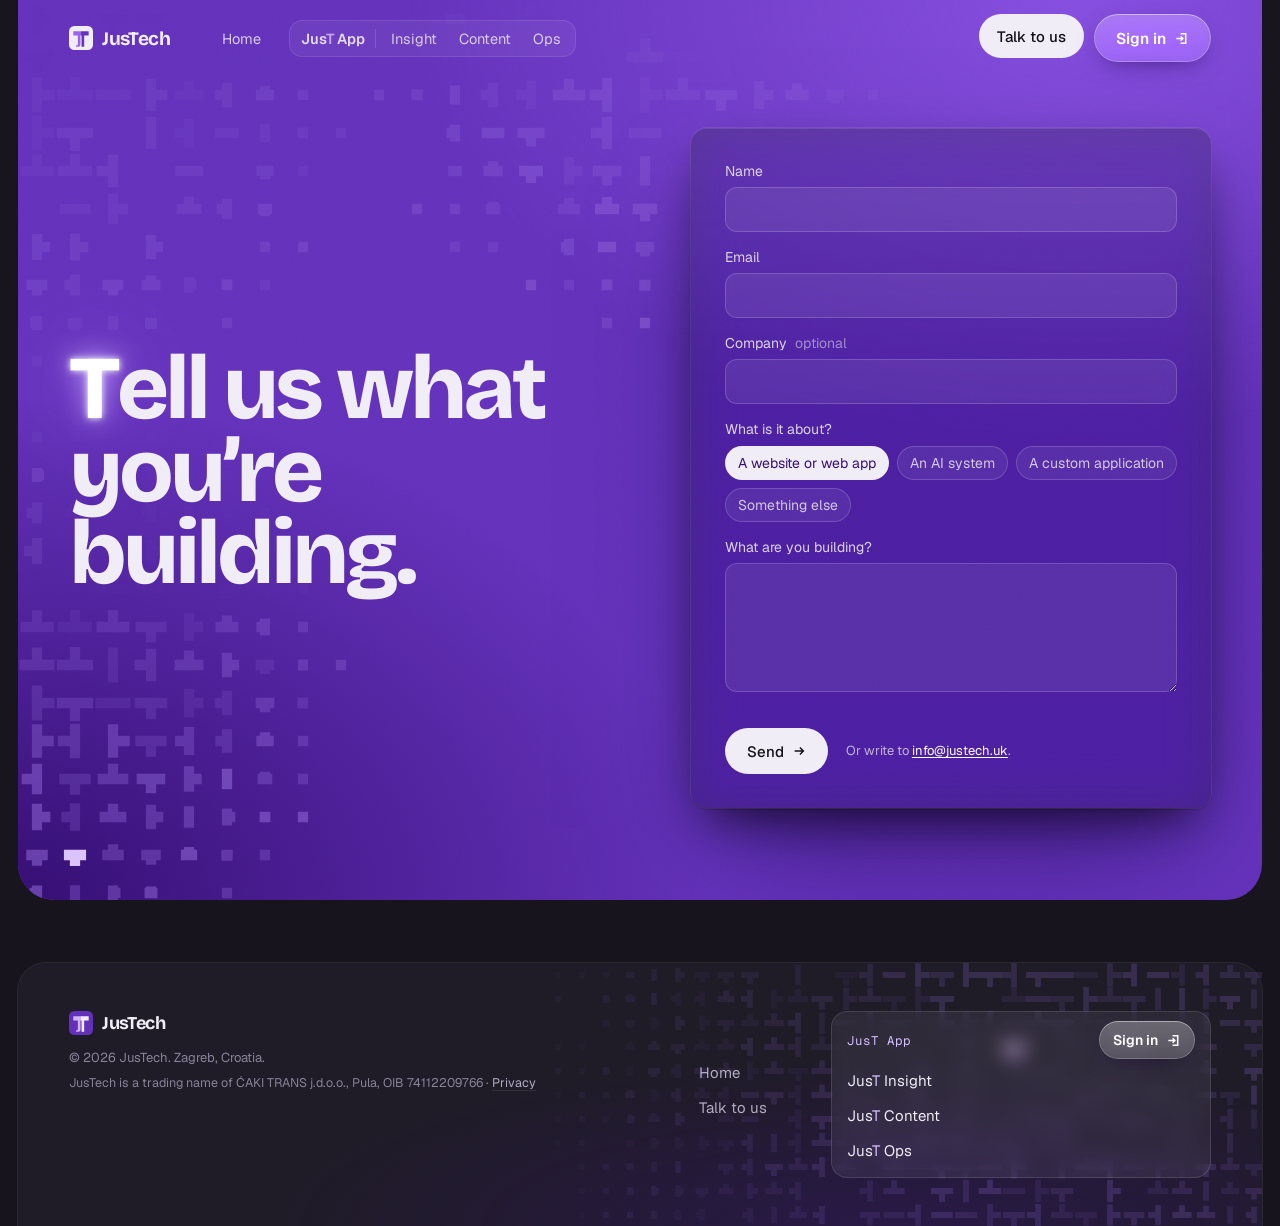
==== commit 3278b1e7: "The hero's Sign in on phones: JusT App on one line again (the grid hit the brand word's own spans, s" ====
--- a/contact/index.html
+++ b/contact/index.html
@@ -19,11 +19,11 @@
 <meta name="twitter:card" content="summary_large_image">
 <meta name="color-scheme" content="dark">
 <link rel="icon" href="../favicon.svg" type="image/svg+xml">
-<link rel="preload" href="../assets/system/fonts/BricolageGrotesque-Variable.woff2?v=4e4c94896908" as="font" type="font/woff2" crossorigin>
-<link rel="preload" href="../assets/system/fonts/Geist-Variable.woff2?v=4e4c94896908" as="font" type="font/woff2" crossorigin>
-<link rel="stylesheet" href="../assets/system/tokens.css?v=4e4c94896908">
-<link rel="stylesheet" href="../assets/system/components.css?v=4e4c94896908">
-<link rel="stylesheet" href="../assets/site/site.css?v=4e4c94896908">
+<link rel="preload" href="../assets/system/fonts/BricolageGrotesque-Variable.woff2?v=83a88a260e81" as="font" type="font/woff2" crossorigin>
+<link rel="preload" href="../assets/system/fonts/Geist-Variable.woff2?v=83a88a260e81" as="font" type="font/woff2" crossorigin>
+<link rel="stylesheet" href="../assets/system/tokens.css?v=83a88a260e81">
+<link rel="stylesheet" href="../assets/system/components.css?v=83a88a260e81">
+<link rel="stylesheet" href="../assets/site/site.css?v=83a88a260e81">
 <script defer src="/jt.js?v=d48cfc5d" data-key="pk_live_justech_4f002f3f" data-endpoint="/api/e"></script>
 </head>
 <body class="grain">
@@ -71,6 +71,6 @@
   <div class="fapp" role="group" aria-labelledby="fapp-k"><p class="fk"><span id="fapp-k"><span translate="no">Jus<span class="t">T</span> App</span></span><a class="btn b-glass si" href="https://app.justech.uk">Sign in <svg viewBox="0 0 16 16"><path d="M7 3H12.5v10H7M2.5 8h7M7 5.5 9.5 8 7 10.5"/></svg></a></p>
     <nav aria-label="JusT App"><a href="../insight/"><span translate="no">Jus<span class="t">T</span> Insight</span></a><a href="../content/"><span translate="no">Jus<span class="t">T</span> Content</span></a><a href="../ops/"><span translate="no">Jus<span class="t">T</span> Ops</span></a></nav></div>
 </footer>
-<script type="module" src="../assets/site/contact.js?v=4e4c94896908"></script>
+<script type="module" src="../assets/site/contact.js?v=83a88a260e81"></script>
 </body>
 </html>
--- a/assets/system/tokens.css
+++ b/assets/system/tokens.css
@@ -1,10 +1,10 @@
 /* JusTech design system: the tokens. Everything a page or a product screen needs to look like JusTech, in one file.
    Fonts are SIL OFL and self-hosted (licences beside the files); nothing loads from a third party.
    Ground: violet-grey (Erik's pick, round 8). `data-ground="black"` keeps round 7's black for comparison. */
-@font-face { font-family: 'Geist'; src: url(fonts/Geist-Variable.woff2?v=4e4c94896908) format('woff2'); font-weight: 100 900; font-display: swap; }
-@font-face { font-family: 'Geist Mono'; src: url(fonts/GeistMono-Variable.woff2?v=4e4c94896908) format('woff2'); font-weight: 100 900; font-display: swap; }
-@font-face { font-family: 'Bricolage Grotesque'; src: url(fonts/BricolageGrotesque-Variable.woff2?v=4e4c94896908) format('woff2'); font-weight: 200 800; font-display: swap; }
-@font-face { font-family: 'Instrument Serif'; src: url(fonts/InstrumentSerif-Italic.woff2?v=4e4c94896908) format('woff2'); font-style: italic; font-weight: 400; font-display: swap; }
+@font-face { font-family: 'Geist'; src: url(fonts/Geist-Variable.woff2?v=83a88a260e81) format('woff2'); font-weight: 100 900; font-display: swap; }
+@font-face { font-family: 'Geist Mono'; src: url(fonts/GeistMono-Variable.woff2?v=83a88a260e81) format('woff2'); font-weight: 100 900; font-display: swap; }
+@font-face { font-family: 'Bricolage Grotesque'; src: url(fonts/BricolageGrotesque-Variable.woff2?v=83a88a260e81) format('woff2'); font-weight: 200 800; font-display: swap; }
+@font-face { font-family: 'Instrument Serif'; src: url(fonts/InstrumentSerif-Italic.woff2?v=83a88a260e81) format('woff2'); font-style: italic; font-weight: 400; font-display: swap; }
 
 :root {
   /* ground: three steps of violet-grey, the page, a panel, a raised panel */
--- a/assets/site/site.css
+++ b/assets/site/site.css
@@ -229,7 +229,7 @@
 /* Sign in, larger on Home: the hero's own pair of buttons, Sign in naming where it goes */
 .cta.big .btn { height: 58px; padding: 0 26px; font-size: 17px; border-radius: 16px; }
 .cta.big .b-glass { padding: 0 22px 0 24px; gap: 14px; }
-.si-big span { display: grid; text-align: left; line-height: 1.1; } .si-big small { font-size: 12px; font-weight: 500; color: rgba(255,255,255,.66); font-family: var(--mono); letter-spacing: .01em; }
+.si-big > span { display: grid; text-align: left; line-height: 1.1; } .si-big small { font-size: 12px; font-weight: 500; color: rgba(255,255,255,.66); font-family: var(--mono); letter-spacing: .01em; }
 .cta.big .b-glass svg { width: 18px; height: 18px; }
 .foot .fl { display: flex; align-items: center; gap: 7px; color: var(--text-2); font-weight: 600; } .foot .fl .appmark { width: 18px; height: 18px; font-size: 14px; border-radius: 5px; }
 
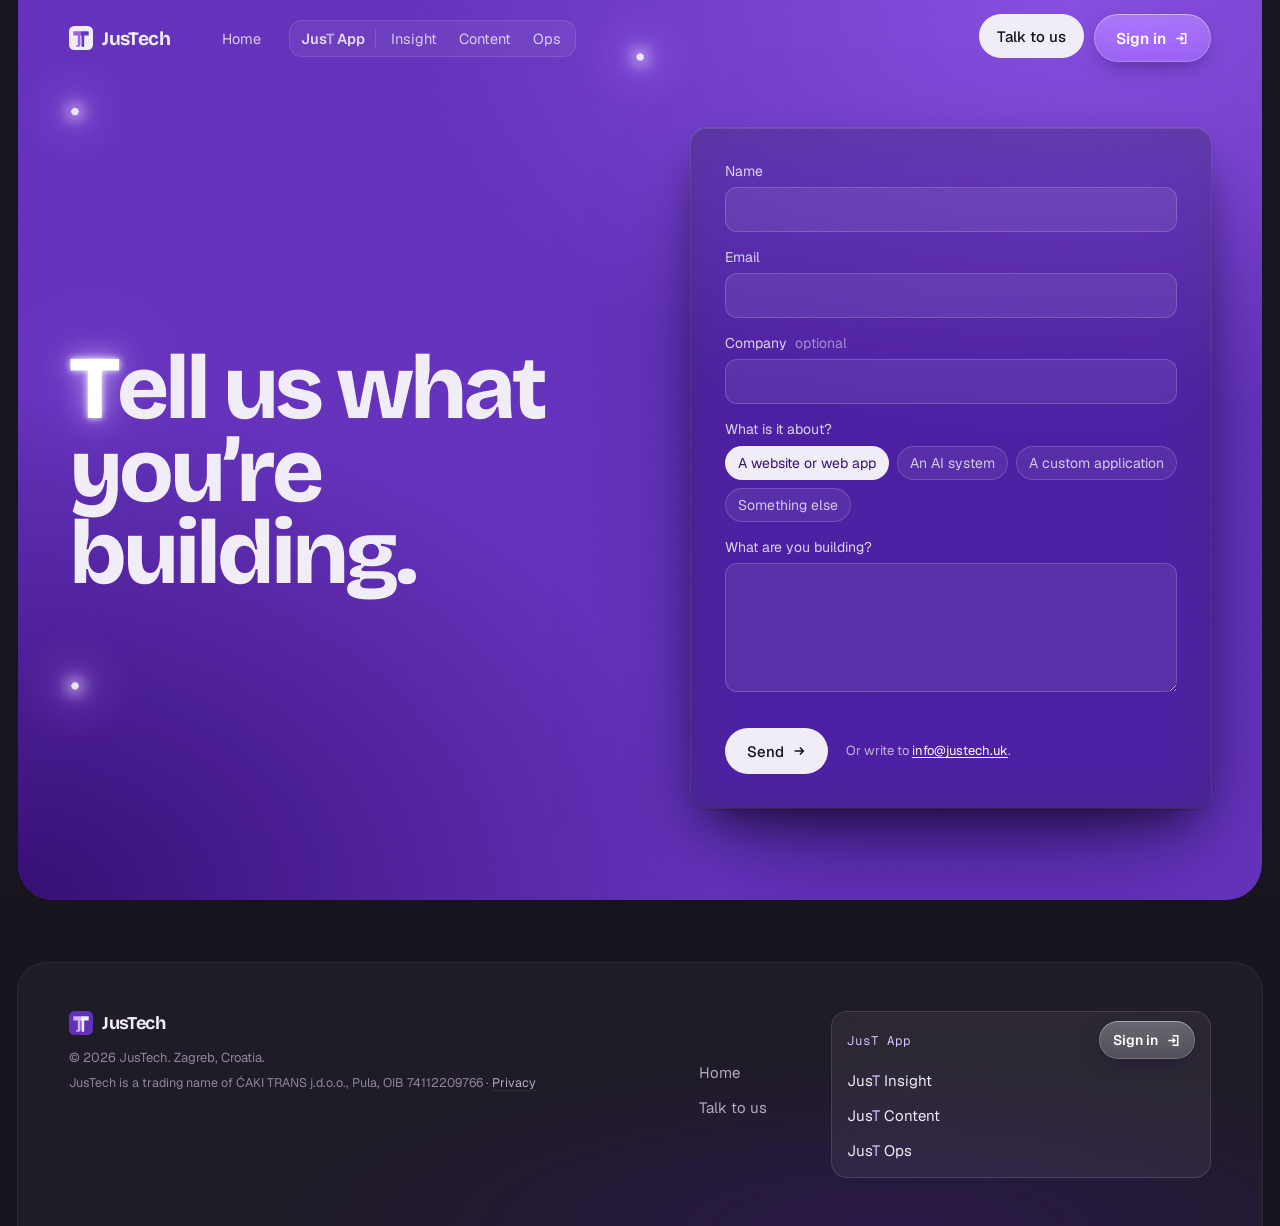
==== commit 368aef34: "The hero's lead seen from the first paint; one lilac; the quiet text #8d859d; Turnstile waits for a " ====
--- a/contact/index.html
+++ b/contact/index.html
@@ -19,11 +19,11 @@
 <meta name="twitter:card" content="summary_large_image">
 <meta name="color-scheme" content="dark">
 <link rel="icon" href="../favicon.svg" type="image/svg+xml">
-<link rel="preload" href="../assets/system/fonts/BricolageGrotesque-Variable.woff2?v=83a88a260e81" as="font" type="font/woff2" crossorigin>
-<link rel="preload" href="../assets/system/fonts/Geist-Variable.woff2?v=83a88a260e81" as="font" type="font/woff2" crossorigin>
-<link rel="stylesheet" href="../assets/system/tokens.css?v=83a88a260e81">
-<link rel="stylesheet" href="../assets/system/components.css?v=83a88a260e81">
-<link rel="stylesheet" href="../assets/site/site.css?v=83a88a260e81">
+<link rel="preload" href="../assets/system/fonts/BricolageGrotesque-Variable.woff2?v=c6c1bdc52004" as="font" type="font/woff2" crossorigin>
+<link rel="preload" href="../assets/system/fonts/Geist-Variable.woff2?v=c6c1bdc52004" as="font" type="font/woff2" crossorigin>
+<link rel="stylesheet" href="../assets/system/tokens.css?v=c6c1bdc52004">
+<link rel="stylesheet" href="../assets/system/components.css?v=c6c1bdc52004">
+<link rel="stylesheet" href="../assets/site/site.css?v=c6c1bdc52004">
 <script defer src="/jt.js?v=d48cfc5d" data-key="pk_live_justech_4f002f3f" data-endpoint="/api/e"></script>
 </head>
 <body class="grain">
@@ -71,6 +71,6 @@
   <div class="fapp" role="group" aria-labelledby="fapp-k"><p class="fk"><span id="fapp-k"><span translate="no">Jus<span class="t">T</span> App</span></span><a class="btn b-glass si" href="https://app.justech.uk">Sign in <svg viewBox="0 0 16 16"><path d="M7 3H12.5v10H7M2.5 8h7M7 5.5 9.5 8 7 10.5"/></svg></a></p>
     <nav aria-label="JusT App"><a href="../insight/"><span translate="no">Jus<span class="t">T</span> Insight</span></a><a href="../content/"><span translate="no">Jus<span class="t">T</span> Content</span></a><a href="../ops/"><span translate="no">Jus<span class="t">T</span> Ops</span></a></nav></div>
 </footer>
-<script type="module" src="../assets/site/contact.js?v=83a88a260e81"></script>
+<script type="module" src="../assets/site/contact.js?v=c6c1bdc52004"></script>
 </body>
 </html>
--- a/assets/system/tokens.css
+++ b/assets/system/tokens.css
@@ -1,16 +1,16 @@
 /* JusTech design system: the tokens. Everything a page or a product screen needs to look like JusTech, in one file.
    Fonts are SIL OFL and self-hosted (licences beside the files); nothing loads from a third party.
    Ground: violet-grey (Erik's pick, round 8). `data-ground="black"` keeps round 7's black for comparison. */
-@font-face { font-family: 'Geist'; src: url(fonts/Geist-Variable.woff2?v=83a88a260e81) format('woff2'); font-weight: 100 900; font-display: swap; }
-@font-face { font-family: 'Geist Mono'; src: url(fonts/GeistMono-Variable.woff2?v=83a88a260e81) format('woff2'); font-weight: 100 900; font-display: swap; }
-@font-face { font-family: 'Bricolage Grotesque'; src: url(fonts/BricolageGrotesque-Variable.woff2?v=83a88a260e81) format('woff2'); font-weight: 200 800; font-display: swap; }
-@font-face { font-family: 'Instrument Serif'; src: url(fonts/InstrumentSerif-Italic.woff2?v=83a88a260e81) format('woff2'); font-style: italic; font-weight: 400; font-display: swap; }
+@font-face { font-family: 'Geist'; src: url(fonts/Geist-Variable.woff2?v=c6c1bdc52004) format('woff2'); font-weight: 100 900; font-display: swap; }
+@font-face { font-family: 'Geist Mono'; src: url(fonts/GeistMono-Variable.woff2?v=c6c1bdc52004) format('woff2'); font-weight: 100 900; font-display: swap; }
+@font-face { font-family: 'Bricolage Grotesque'; src: url(fonts/BricolageGrotesque-Variable.woff2?v=c6c1bdc52004) format('woff2'); font-weight: 200 800; font-display: swap; }
+@font-face { font-family: 'Instrument Serif'; src: url(fonts/InstrumentSerif-Italic.woff2?v=c6c1bdc52004) format('woff2'); font-style: italic; font-weight: 400; font-display: swap; }
 
 :root {
   /* ground: three steps of violet-grey, the page, a panel, a raised panel */
   --bg: #17141d; --bg-2: #1f1b27; --bg-3: #29243298;
   /* text on the ground */
-  --text: #f1edf7; --text-2: #b3abc2; --text-3: #8a8299;
+  --text: #f1edf7; --text-2: #b3abc2; --text-3: #8d859d;
   /* the violet field (hero, close), its depth, the network's ink, and lilac: the light */
   --violet: oklch(0.46 0.2 293); --violet-hi: oklch(0.56 0.21 296); --violet-deep: oklch(0.30 0.15 292);
   --violet-mid: oklch(0.62 0.17 298); --lilac: oklch(0.85 0.09 300); --lilac-hot: oklch(0.86 0.1 300);
--- a/assets/site/site.css
+++ b/assets/site/site.css
@@ -79,8 +79,8 @@
 @supports (animation-timeline: view()) { .tilt { animation: flatten linear both; animation-timeline: view(); animation-range: entry 0% cover 45%; } @keyframes flatten { to { transform: none; } } }
 @supports not (animation-timeline: view()) { .tilt { transform: none; } }
 .demo { text-align: center; margin-top: 26px; font-size: 12.5px; color: var(--text-3); }
-.stage { --sc-font: Geist, sans-serif; --sc-mono: 'Geist Mono', monospace; --sc-bg: var(--glass-bg); --sc-text: #f1edf7; --sc-text2: #b3abc2; --sc-text3: #8a8299;
-  --sc-accent: oklch(0.82 0.11 300); --sc-accent-soft: oklch(0.82 0.11 300 / .18); --sc-grid: rgba(255,255,255,.07); --sc-line: rgba(255,255,255,.16); --sc-comp: #5a536a;
+.stage { --sc-font: Geist, sans-serif; --sc-mono: 'Geist Mono', monospace; --sc-bg: var(--glass-bg); --sc-text: #f1edf7; --sc-text2: #b3abc2; --sc-text3: #8d859d;
+  --sc-accent: oklch(0.85 0.09 300); --sc-accent-soft: oklch(0.85 0.09 300 / .18); --sc-grid: rgba(255,255,255,.07); --sc-line: rgba(255,255,255,.16); --sc-comp: #5a536a;
   --sc-ok: var(--ok); --sc-warn: var(--warn); --sc-radius: 16px; --sc-tip-bg: #f1edf7; --sc-tip-text: #120f18; --sc-shadow: var(--glass-shadow);
   --site-bg: #f6f1e8; --site-text: #1d2b2c; --site-text2: #5b6766; --site-line: rgba(29,43,44,.1); --site-accent: #1f6b7a; --site-font: Geist, sans-serif; }
 .stage .panel, .stage .toolbar { backdrop-filter: var(--glass-blur); -webkit-backdrop-filter: var(--glass-blur); background-image: linear-gradient(180deg, rgba(255,255,255,.06), transparent 40%); }
@@ -229,6 +229,8 @@
 /* Sign in, larger on Home: the hero's own pair of buttons, Sign in naming where it goes */
 .cta.big .btn { height: 58px; padding: 0 26px; font-size: 17px; border-radius: 16px; }
 .cta.big .b-glass { padding: 0 22px 0 24px; gap: 14px; }
+/* the hero's lead is seen from the first paint and only rises (Erik, 31 Oct; LCP 4.4 s to 2.0 s on a slow phone) */
+.hero .lead.rise { opacity: 1; }
 .si-big > span { display: grid; text-align: left; line-height: 1.1; } .si-big small { font-size: 12px; font-weight: 500; color: rgba(255,255,255,.66); font-family: var(--mono); letter-spacing: .01em; }
 .cta.big .b-glass svg { width: 18px; height: 18px; }
 .foot .fl { display: flex; align-items: center; gap: 7px; color: var(--text-2); font-weight: 600; } .foot .fl .appmark { width: 18px; height: 18px; font-size: 14px; border-radius: 5px; }
